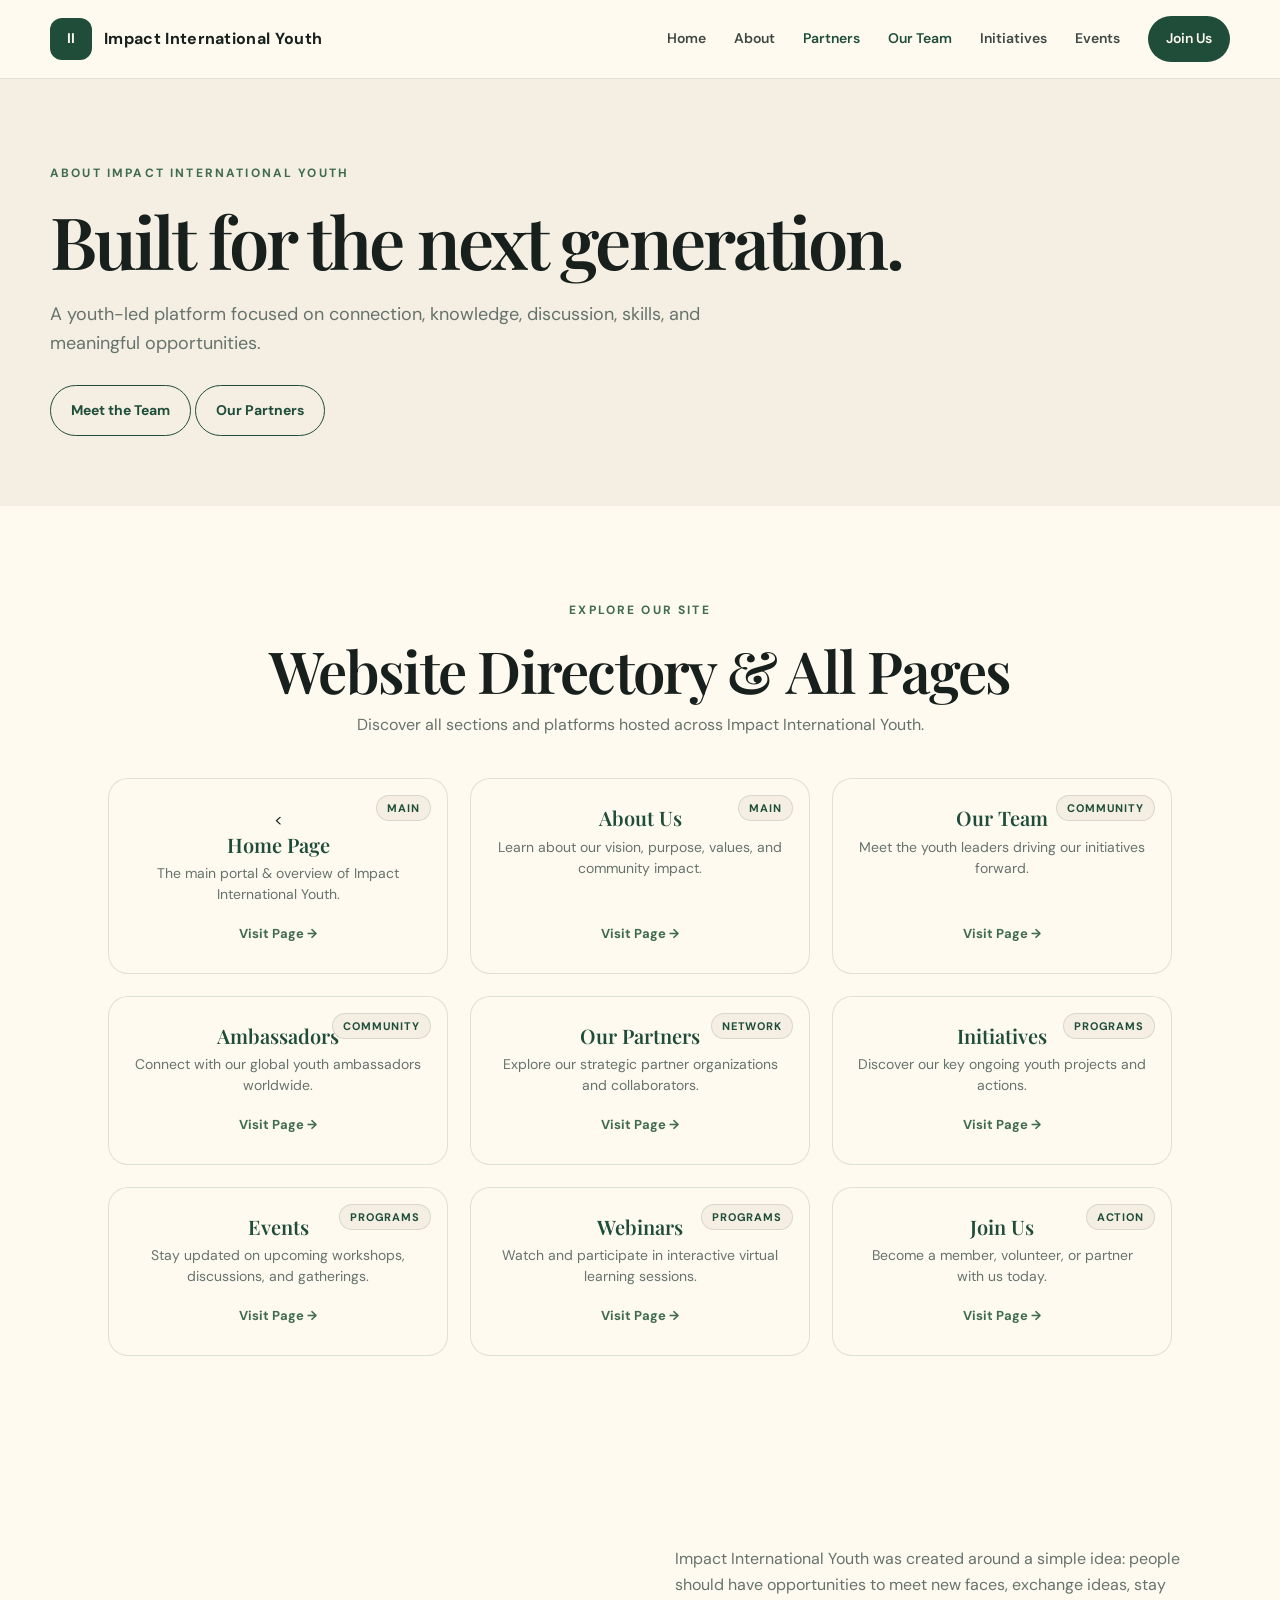
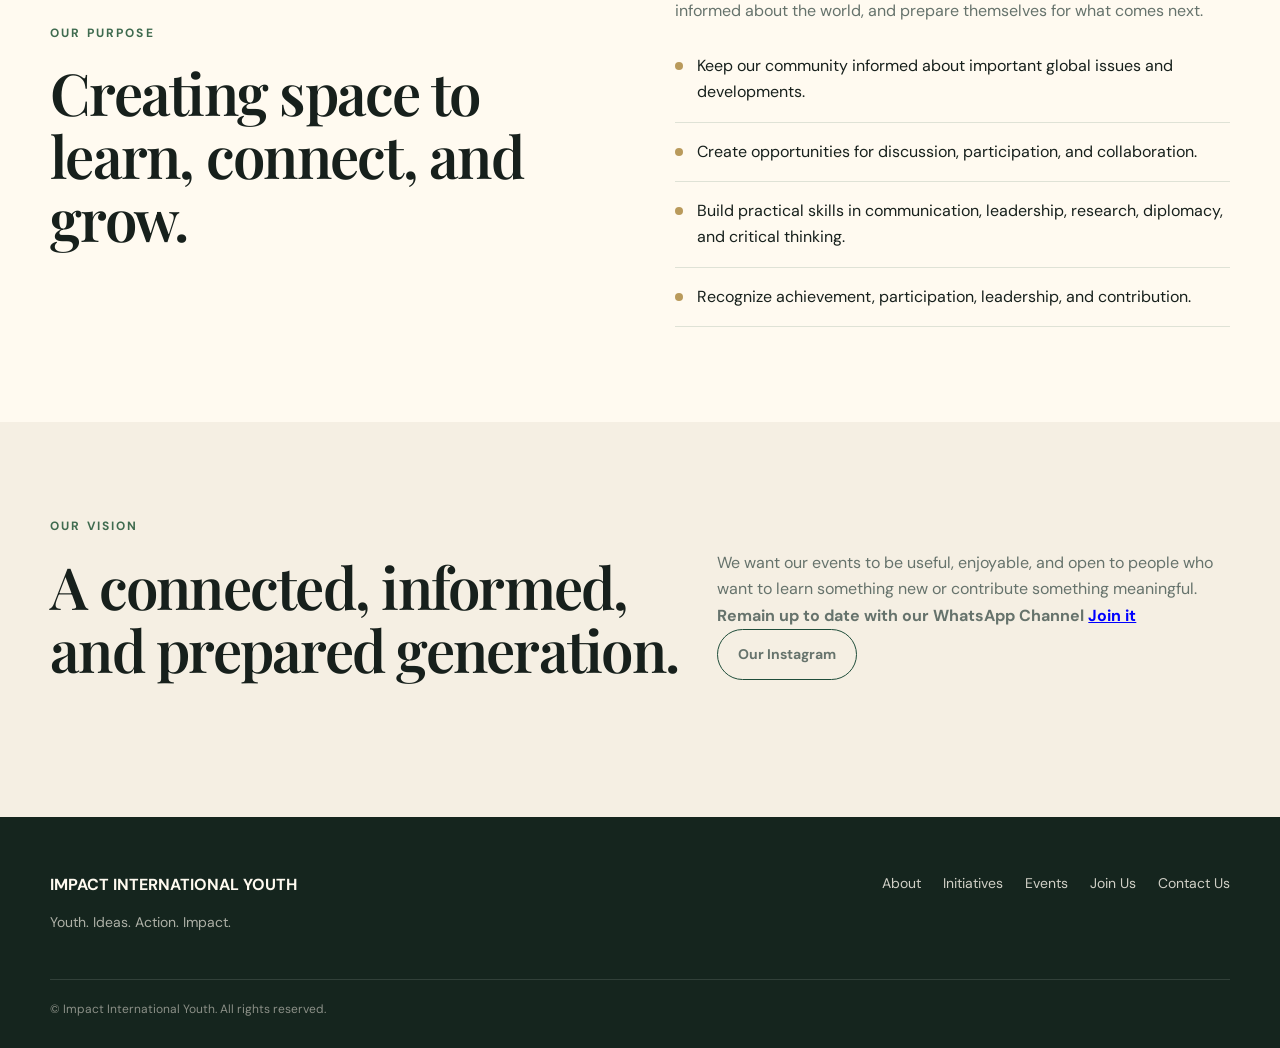
==== about.html @ ad56027e "Update about.html" ====
<!doctype html>
<html lang="en">
  <head>
  <link rel="icon" type="image/png" sizes="32x32" href="assets/logo.png">
  <link rel="icon" type="image/png" sizes="16x16" href="assets/logo.png">
  <link rel="apple-touch-icon" sizes="180x180" href="assets/logo.png">
    <meta charset="utf-8">
    <meta name="viewport" content="width=device-width,initial-scale=1">
    <title>About — Impact International Youth</title>
    <link rel="stylesheet" href="css/style.css">
  </head>
  <body>
<header class="site-header">
  <div class="container nav">
    <a class="brand" href="index.html">
      <span class="logo">
        <img src="assets/logo.png" alt="Logo" onerror="this.style.display='none'">II</span>
      <span>Impact International Youth</span>
    </a>
    <button class="menu">☰</button>
    <nav class="nav-links">
      <a href="index.html">Home</a>
      <a href="about.html">About</a>
      <a class="active" href="partners.html">Partners</a>
      <a class="active" href="team.html">Our Team</a>
      <a href="initiatives.html">Initiatives</a>
      <a href="events.html">Events</a>
      <a class="nav-cta" href="join.html">Join Us</a></nav>
  </div>
</header>
<section class="page-hero">
  <div class="container">
    <div class="eyebrow">About Impact International Youth</div>
    <h1>Built for the next generation.</h1>
    <p>A youth-led platform focused on connection, knowledge, discussion, skills, and meaningful opportunities.</p>
    <br>
    <a class="btn btn-secondary" href="team.html">Meet the Team</a>    
    <a class="btn btn-secondary" href="partners.html">Our Partners</a>
  </div>
</section>
    <!-- ================= PAGE DIRECTORY SECTION START ================= -->
<section id="directory" class="section directory-section">
  <div class="container text-center">
    <div class="eyebrow">Explore Our Site</div>
    <h2>Website Directory & All Pages</h2>
    <p class="directory-intro">Discover all sections and platforms hosted across Impact International Youth.</p>
    
    <!-- DIRECTORY GRID -->
    <div class="pages-grid">

      <!-- ITEM: Home -->
      <a href="index.html" class="page-card">
        <div class="card-tag">Main</div>
        <<!--div class="card-icon">🏠</div>-->
        <h3>Home Page</h3>
        <p>The main portal & overview of Impact International Youth.</p>
        <span class="card-link">Visit Page →</span>
      </a>

      <!-- ITEM: About -->
      <a href="about.html" class="page-card">
        <div class="card-tag">Main</div>
        
        <h3>About Us</h3>
        <p>Learn about our vision, purpose, values, and community impact.</p>
        <span class="card-link">Visit Page →</span>
      </a>

      <!-- ITEM: Our Team -->
      <a href="team.html" class="page-card">
        <div class="card-tag">Community</div>
        
        <h3>Our Team</h3>
        <p>Meet the youth leaders driving our initiatives forward.</p>
        <span class="card-link">Visit Page →</span>
      </a>

      <!-- ITEM: Ambassadors -->
      <a href="ambassadors.html" class="page-card">
        <div class="card-tag">Community</div>
        
        <h3>Ambassadors</h3>
        <p>Connect with our global youth ambassadors worldwide.</p>
        <span class="card-link">Visit Page →</span>
      </a>

      <!-- ITEM: Partners -->
      <a href="partnersn.html" class="page-card">
        <div class="card-tag">Network</div>
        
        <h3>Our Partners</h3>
        <p>Explore our strategic partner organizations and collaborators.</p>
        <span class="card-link">Visit Page →</span>
      </a>

      <!-- ITEM: Initiatives -->
      <a href="initiatives.html" class="page-card">
        <div class="card-tag">Programs</div>
        
        <h3>Initiatives</h3>
        <p>Discover our key ongoing youth projects and actions.</p>
        <span class="card-link">Visit Page →</span>
      </a>

      <!-- ITEM: Events -->
      <a href="events.html" class="page-card">
        <div class="card-tag">Programs</div>
        
        <h3>Events</h3>
        <p>Stay updated on upcoming workshops, discussions, and gatherings.</p>
        <span class="card-link">Visit Page →</span>
      </a>

      <!-- ITEM: Webinars -->
      <a href="webinars.html" class="page-card">
        <div class="card-tag">Programs</div>
        
        <h3>Webinars</h3>
        <p>Watch and participate in interactive virtual learning sessions.</p>
        <span class="card-link">Visit Page →</span>
      </a>

      <!-- ITEM: Join Us -->
      <a href="join.html" class="page-card">
        <div class="card-tag">Action</div>
        
        <h3>Join Us</h3>
        <p>Become a member, volunteer, or partner with us today.</p>
        <span class="card-link">Visit Page →</span>
      </a>

      
      <!-- TO ADD A NEW PAGE IN THE FUTURE: COPY & PASTE THIS TEMPLATE BELOW:
      <a href="your-page.html" class="page-card">
        <div class="card-tag">Tag Name</div>
        <div class="card-icon">📌</div>
        <h3>Page Title</h3>
        <p>Brief description of what this page offers.</p>
        <span class="card-link">Visit Page →</span>
      </a>
      -->

    </div>
  </div>
</section>
<!-- ================= PAGE DIRECTORY SECTION END ================= -->
<section class="section">
  <div class="container split">
    <div><div class="eyebrow">Our purpose</div>
      <h2>Creating space to learn, connect, and grow.</h2>
    </div>
    <div>
      <p class="section-intro">Impact International Youth was created around a simple idea: people should have opportunities to meet new faces, exchange ideas, stay informed about the world, and prepare themselves for what comes next.</p>
      <div class="list">
        <div class="list-item">
          <span class="dot"></span>
          <span>Keep our community informed about important global issues and developments.</span>
        </div>
        <div class="list-item">
          <span class="dot"></span>
          <span>Create opportunities for discussion, participation, and collaboration.</span>
        </div>
        <div class="list-item"><span class="dot"></span>
          <span>Build practical skills in communication, leadership, research, diplomacy, and critical thinking.</span>
        </div>
        <div class="list-item">
          <span class="dot"></span>
          <span>Recognize achievement, participation, leadership, and contribution.</span>
        </div>
      </div></div>
  </div>
</section>
<section class="section section-cream">
  <div class="container">
    <div class="section-head"><div>
      <div class="eyebrow">Our vision</div>
      <h2>A connected, informed, and prepared generation.</h2>
    </div>
      <p class="section-intro">We want our events to be useful, enjoyable, and open to people who want to learn something new or contribute something meaningful. 
      <br>
<b>Remain up to date with our WhatsApp Channel <a href="https://whatsapp.com/channel/0029VbDrN6X8qIzuxZwUVL2J" style="color: blue; text-decoration: underline;" target="_blank">Join it</a></b>
      <br>
              <a class="btn btn-ghost" href="https://www.instagram.com/iiy_official0" target="_blank">Our Instagram</a>

    </div>
  </div>
</section>
<footer class="footer">
  <div class="container">
    <div class="footer-grid">
      <div>
        <strong>IMPACT INTERNATIONAL YOUTH</strong>
        <p>Youth. Ideas. Action. Impact.</p>
      </div>
      <div class="footer-links">
        <a href="about.html">About</a>
        <a href="initiatives.html">Initiatives</a>
        <a href="events.html">Events</a>
        <a href="join.html">Join Us</a>
        <a href="mailto:impactinternationalyouth@gmail.com">Contact Us</a>
      </div>
    </div>
    <div class="footer-bottom">© <span data-year></span> Impact International Youth. All rights reserved.</div>
  </div>
</footer>
    <script src="js/script.js"></script>
  </body>
</html>
---- css/style.css ----
@import url('https://fonts.googleapis.com/css2?family=DM+Sans:wght@400;500;600;700&family=Playfair+Display:wght@500;600;700&display=swap');

:root{
  --green:#1f4d3a;
  --green-2:#3f6b4f;
  --cream:#f5efe3;
  --white:#fffaf0;
  --ink:#17201c;
  --muted:#66736c;
  --line:rgba(31,77,58,.14);
  --gold:#b99a5b;
  --max:1180px;
}
*{box-sizing:border-box;margin:0;padding:0}
html{scroll-behavior:smooth}
body{
  background:var(--white); color:var(--ink); font-family:"DM Sans",sans-serif;
  line-height:1.65;
}
a{color:inherit;text-decoration:none}
img{max-width:100%;display:block}
.container{width:min(var(--max),calc(100% - 40px));margin:auto}
.site-header{
  position:sticky;top:0;z-index:50;background:rgba(255,250,240,.92);
  backdrop-filter:blur(16px);border-bottom:1px solid var(--line)
}
.nav{height:78px;display:flex;align-items:center;justify-content:space-between;gap:30px}
.brand{display:flex;align-items:center;gap:12px;font-weight:700;letter-spacing:.02em}
.logo{
  width:42px;height:42px;border-radius:12px;background:var(--green);
  display:grid;place-items:center;color:var(--white);font-weight:700;font-size:14px;
  overflow:hidden
}
.logo img{width:100%;height:100%;object-fit:contain}
.nav-links{display:flex;align-items:center;gap:28px;font-size:14px;font-weight:600}
.nav-links a{color:#3f4944;transition:.2s}
.nav-links a:hover,.nav-links a.active{color:var(--green)}
.nav-cta{background:var(--green)!important;color:var(--white)!important;padding:11px 18px;border-radius:999px}
.menu{display:none;border:0;background:none;font-size:25px;color:var(--green)}
.hero{padding:105px 0 95px;background:var(--cream);overflow:hidden}
.hero-grid{display:grid;grid-template-columns:1.25fr .75fr;gap:70px;align-items:center}
.eyebrow{font-size:12px;font-weight:700;letter-spacing:.18em;text-transform:uppercase;color:var(--green-2);margin-bottom:18px}
h1,h2,h3{line-height:1.08}
h1{font-family:"Playfair Display",serif;font-size:clamp(48px,7vw,86px);font-weight:600;letter-spacing:-.04em}
.hero h1 span{color:var(--green)}
.lead{font-size:19px;max-width:680px;color:#526059;margin:26px 0 32px}
.actions{display:flex;gap:12px;flex-wrap:wrap}
.btn{display:inline-flex;align-items:center;justify-content:center;padding:13px 20px;border-radius:999px;font-weight:700;font-size:14px;border:1px solid var(--green)}
.btn-primary{background:var(--green);color:var(--white)}
.btn-secondary{color:var(--green);background:transparent}
.hero-mark{
  min-height:360px;border:1px solid rgba(31,77,58,.15);border-radius:36px;
  background:var(--white);display:flex;align-items:center;justify-content:center;
  position:relative;box-shadow:0 25px 70px rgba(31,77,58,.08)
}
.hero-mark:before,.hero-mark:after{
  content:"";position:absolute;border:1px solid rgba(31,77,58,.12);border-radius:50%
}
.hero-mark:before{width:260px;height:260px}
.hero-mark:after{width:170px;height:170px}
.mark-text{position:relative;z-index:1;text-align:center;color:var(--green);font-family:"Playfair Display",serif;font-size:46px}
.section{padding:95px 0}
.section-cream{background:var(--cream)}
.section-head{display:flex;justify-content:space-between;gap:30px;align-items:end;margin-bottom:42px}
.section h2{font-family:"Playfair Display",serif;font-size:clamp(38px,5vw,58px);font-weight:600;letter-spacing:-.03em}
.section-intro{max-width:560px;color:var(--muted)}
.cards{display:grid;grid-template-columns:repeat(3,1fr);gap:18px}
.card{
  padding:30px;border:1px solid var(--line);border-radius:24px;background:var(--white);
  transition:.25s
}
.card:hover{transform:translateY(-4px);box-shadow:0 18px 45px rgba(31,77,58,.08)}
.card-number{color:var(--gold);font-weight:700;font-size:13px;margin-bottom:38px}
.card h3{font-size:23px;margin-bottom:10px}
.card p{color:var(--muted);font-size:15px}
.split{display:grid;grid-template-columns:1fr 1fr;gap:70px;align-items:center}
.panel{padding:45px;border-radius:30px;background:var(--green);color:var(--white)}
.panel h2{font-family:"Playfair Display",serif;font-size:46px;margin-bottom:18px}
.panel p{color:rgba(255,250,240,.78)}
.link-arrow{display:inline-flex;margin-top:25px;color:var(--white);font-weight:700}
.list{display:grid;gap:16px;margin-top:28px}
.list-item{display:flex;gap:14px;padding-bottom:16px;border-bottom:1px solid var(--line)}
.dot{width:8px;height:8px;background:var(--gold);border-radius:50%;margin-top:9px;flex:none}
.page-hero{padding:85px 0 70px;background:var(--cream)}
.page-hero h1{font-size:clamp(48px,6vw,72px)}
.page-hero p{max-width:700px;margin-top:20px;color:var(--muted);font-size:18px}
.event-card{display:grid;grid-template-columns:120px 1fr auto;gap:25px;align-items:center;padding:28px 0;border-top:1px solid var(--line)}
.event-date{font-weight:700;color:var(--green);text-align:center}
.event-date strong{display:block;font-family:"Playfair Display",serif;font-size:38px}
.event-card h3{font-size:23px}
.event-card p{color:var(--muted);font-size:14px;margin-top:6px}
.status{font-size:11px;text-transform:uppercase;letter-spacing:.1em;font-weight:700;color:var(--gold)}
.join-box{max-width:800px;margin:auto;text-align:center;padding:70px 30px;border-radius:34px;background:var(--green);color:var(--white)}
.join-box h2{font-family:"Playfair Display",serif;font-size:54px}
.join-box p{max-width:620px;margin:20px auto 30px;color:rgba(255,250,240,.78)}
.join-box .btn{border-color:var(--white);background:var(--white);color:var(--green)}
.footer{padding:55px 0 28px;background:#15251e;color:var(--white)}
.footer-grid{display:flex;justify-content:space-between;gap:30px;padding-bottom:45px}
.footer p{color:rgba(255,250,240,.65);max-width:420px;margin-top:12px;font-size:14px}
.footer-links{display:flex;gap:22px;flex-wrap:wrap;font-size:14px;color:rgba(255,250,240,.8)}
.footer-bottom{border-top:1px solid rgba(255,255,255,.12);padding-top:20px;font-size:12px;color:rgba(255,250,240,.5)}
.notice{padding:14px 18px;border-left:3px solid var(--gold);background:var(--cream);color:var(--muted);font-size:14px;margin-top:25px}
@media(max-width:800px){
  .nav-links{display:none;position:absolute;top:78px;left:0;right:0;background:var(--white);padding:20px;flex-direction:column;align-items:stretch;border-bottom:1px solid var(--line)}
  .nav-links.open{display:flex}.menu{display:block}.hero-grid,.split{grid-template-columns:1fr}.hero{padding:75px 0}.hero-mark{min-height:260px}.cards{grid-template-columns:1fr}.section-head{display:block}.section-intro{margin-top:16px}.event-card{grid-template-columns:75px 1fr}.event-card .btn{grid-column:2}.footer-grid{display:block}.footer-links{margin-top:25px}
}


/* ==========================================================================
   Directory / Page Explorer Section
   ========================================================================== */
.text-center {
  text-align: center;
}

.directory-intro {
  color: var(--muted);
  max-width: 580px;
  margin: 10px auto 40px;
  font-size: 16px;
}

/* Flex layout with centered content so last row items automatically center */
.pages-grid {
  display: flex;
  flex-wrap: wrap;
  justify-content: center;
  gap: 22px;
  max-width: 1100px;
  margin: 0 auto;
}

.page-card {
  flex: 0 1 calc(33.333% - 22px);
  min-width: 270px;
  max-width: 340px;
  background: var(--white);
  border: 1px solid var(--line);
  border-radius: 20px;
  padding: 28px 24px;
  text-align: center;
  display: flex;
  flex-direction: column;
  align-items: center;
  position: relative;
  transition: transform 0.25s ease, box-shadow 0.25s ease, border-color 0.25s ease;
  text-decoration: none;
  color: var(--ink);
}

.page-card:hover {
  transform: translateY(-5px);
  box-shadow: 0 16px 36px rgba(31, 77, 58, 0.1);
  border-color: var(--green);
}

.card-tag {
  position: absolute;
  top: 16px;
  right: 16px;
  font-size: 11px;
  font-weight: 700;
  text-transform: uppercase;
  letter-spacing: 0.08em;
  background: var(--cream);
  color: var(--green);
  padding: 3px 10px;
  border-radius: 999px;
  border: 1px solid var(--line);
}

.card-icon {
  font-size: 32px;
  margin-bottom: 14px;
  margin-top: 6px;
}

.page-card h3 {
  font-family: "Playfair Display", serif;
  font-size: 20px;
  font-weight: 600;
  margin-bottom: 8px;
  color: var(--green);
}

.page-card p {
  color: var(--muted);
  font-size: 14px;
  line-height: 1.5;
  margin-bottom: 18px;
  flex-grow: 1;
}

.card-link {
  font-size: 13px;
  font-weight: 700;
  color: var(--green-2);
  transition: color 0.2s ease;
}

.page-card:hover .card-link {
  color: var(--green);
  text-decoration: underline;
}

/* Subtle distinction for meta/technical pages */
.page-card-meta {
  background: rgba(245, 239, 227, 0.4);
  border-style: dashed;
}

@media (max-width: 800px) {
  .page-card {
    flex: 0 1 100%;
    max-width: 100%;
  }
}
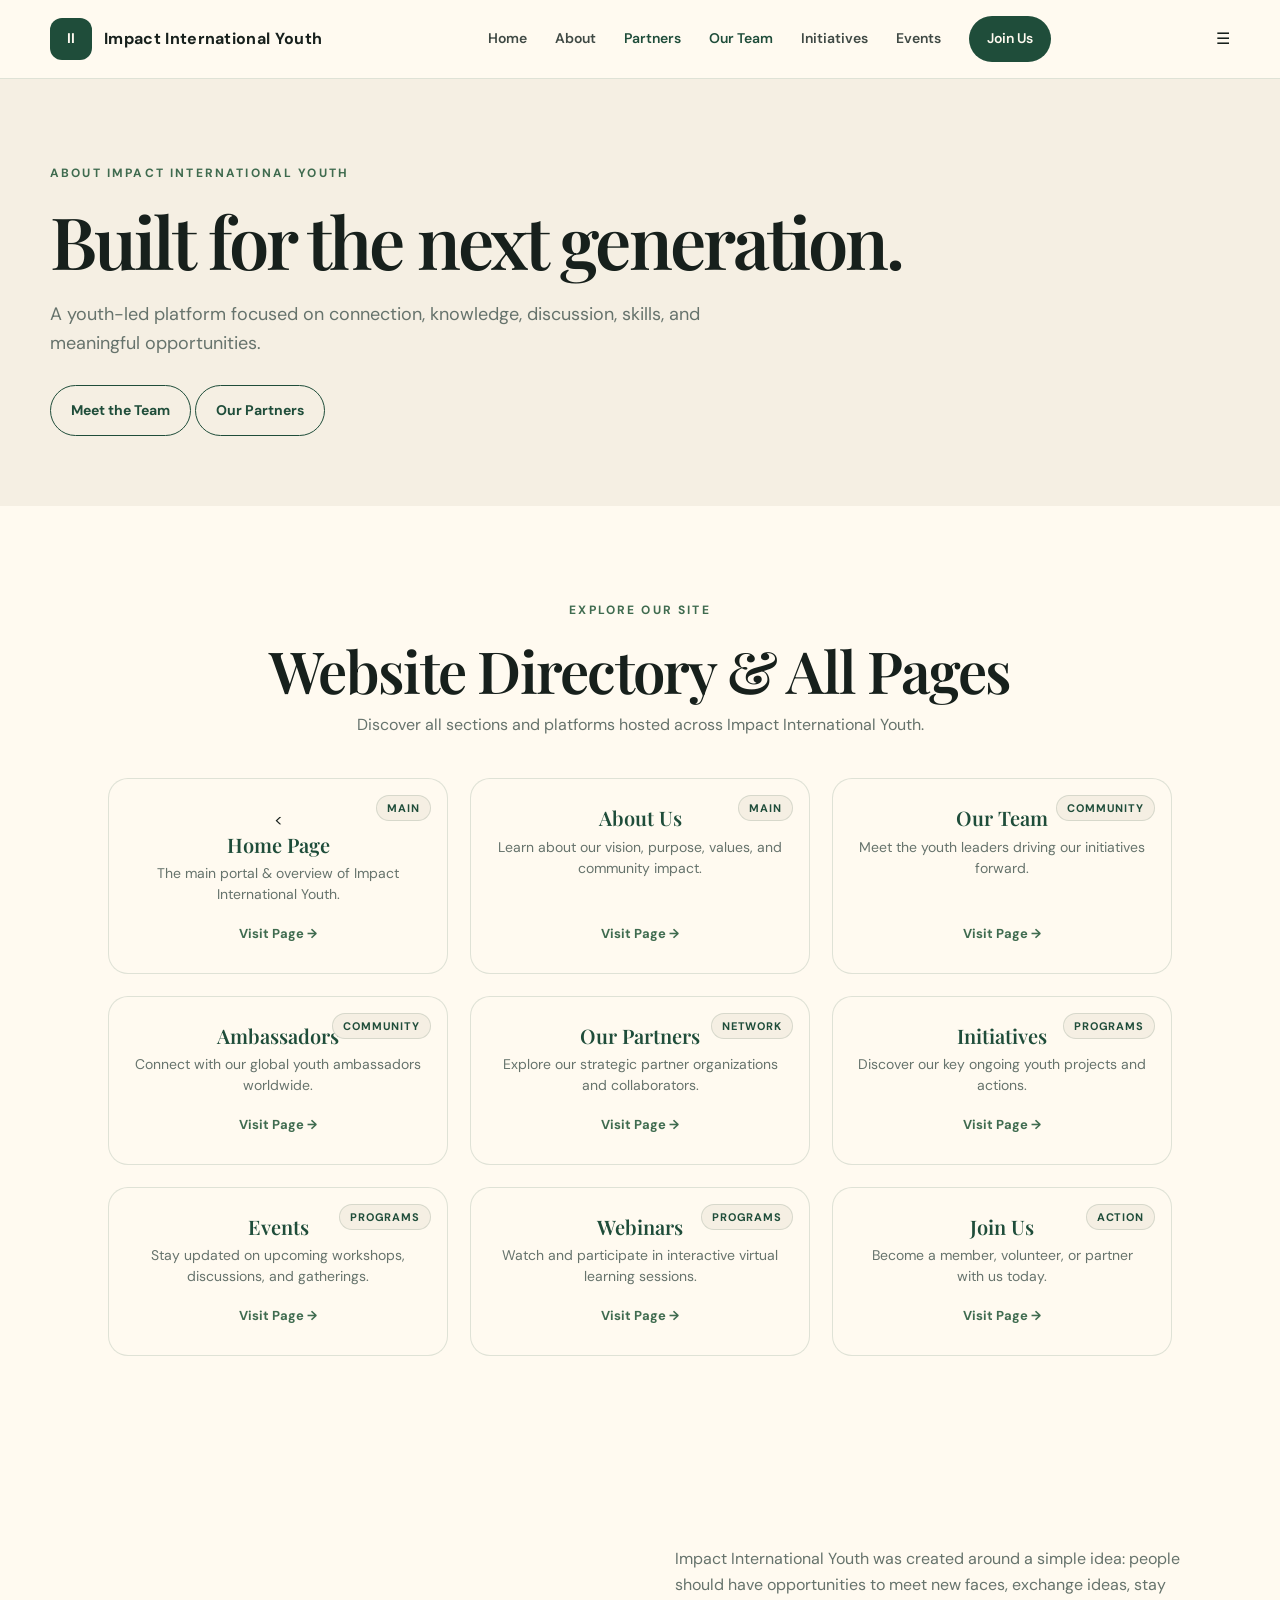
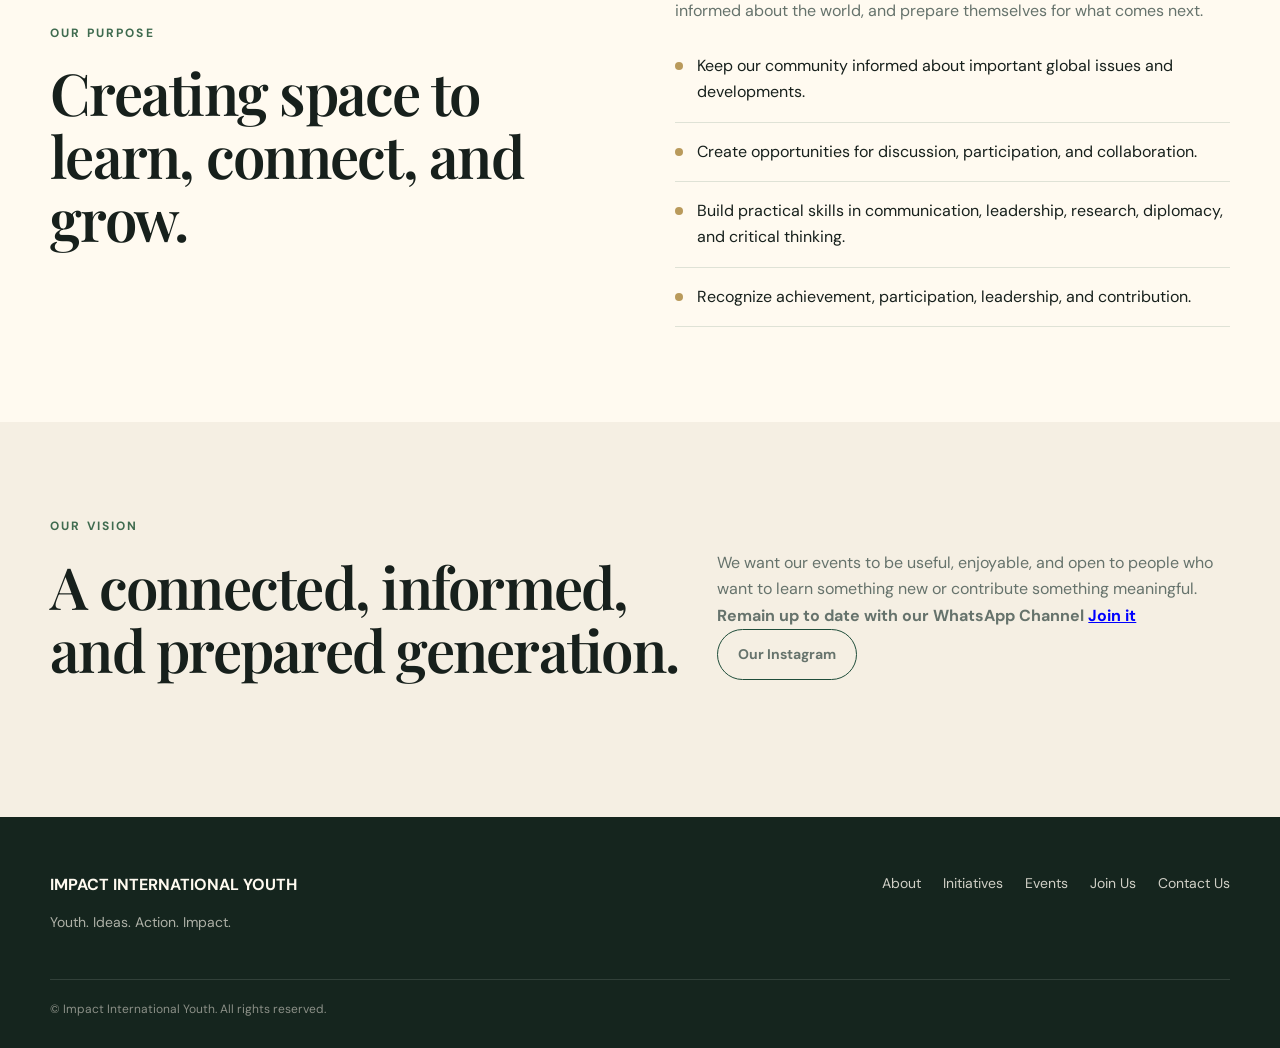
==== commit da1df114: "Update about.html nav" ====
--- a/about.html
+++ b/about.html
@@ -26,6 +26,7 @@
       <a href="initiatives.html">Initiatives</a>
       <a href="events.html">Events</a>
       <a class="nav-cta" href="join.html">Join Us</a></nav>
+      <a href="about.html#directory">☰</a>
   </div>
 </header>
 <section class="page-hero">
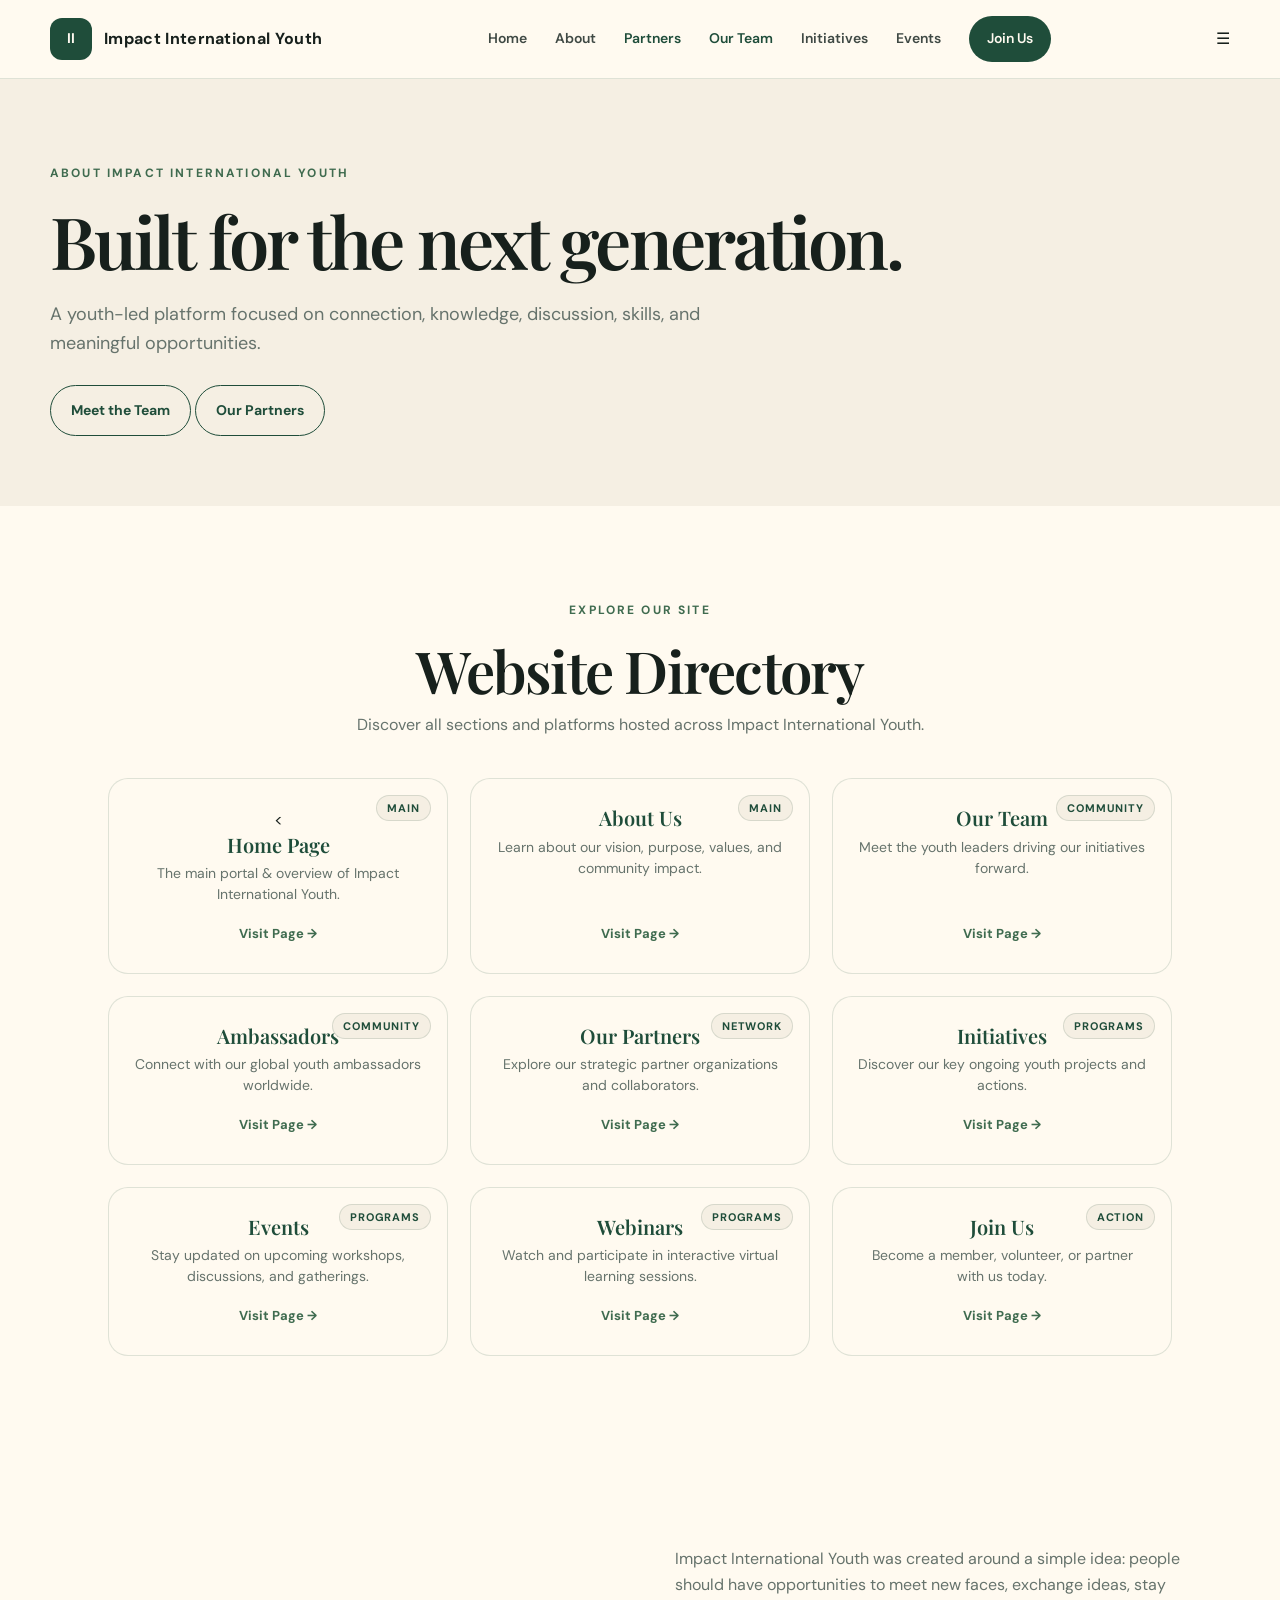
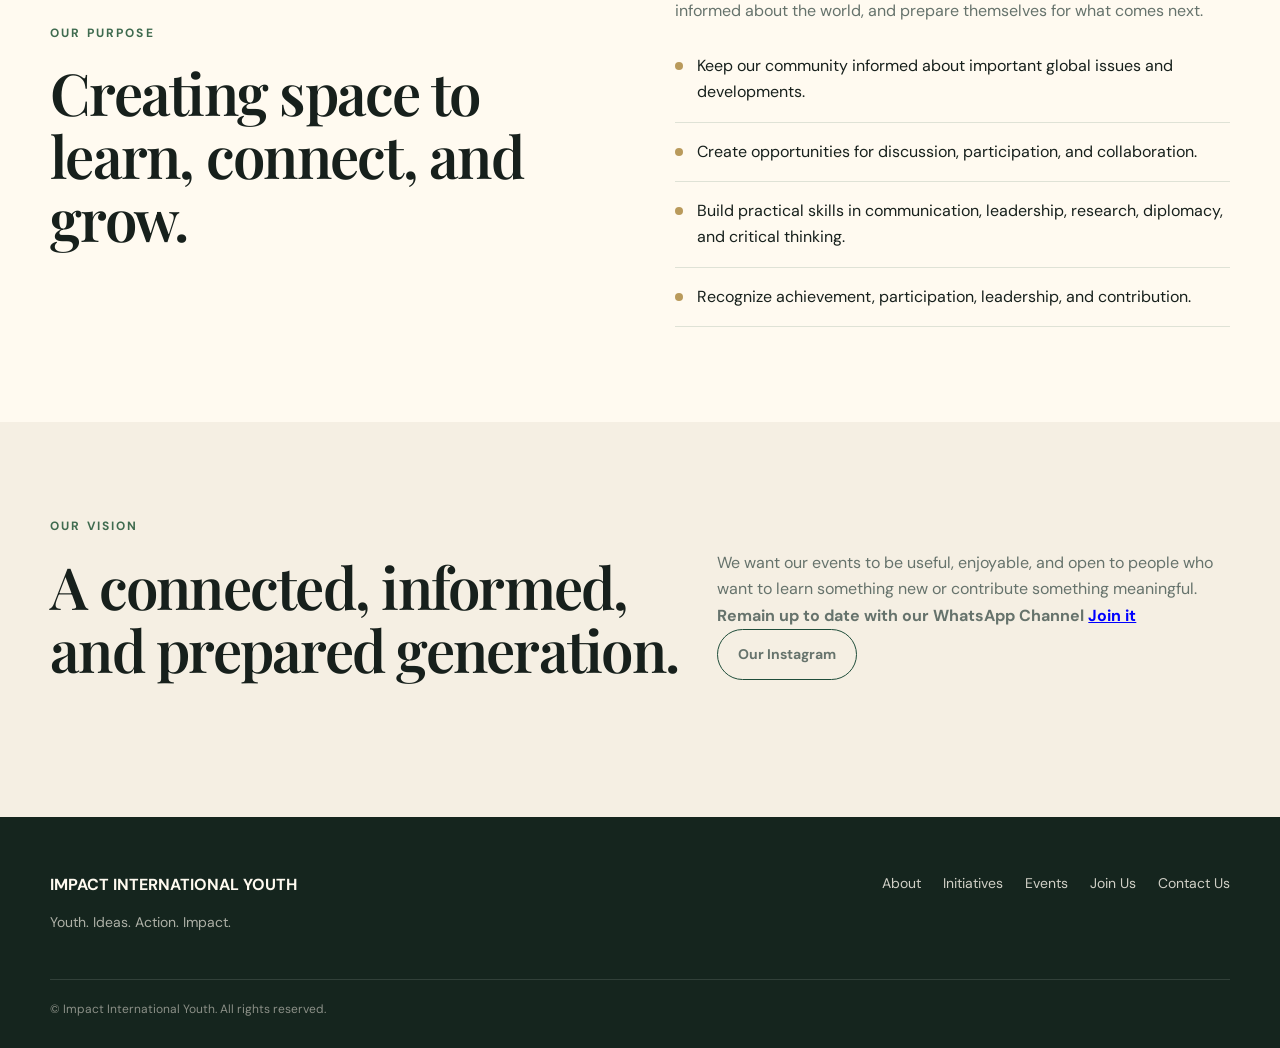
==== commit 868f0a2f: "Update about.html edit" ====
--- a/about.html
+++ b/about.html
@@ -43,7 +43,7 @@
 <section id="directory" class="section directory-section">
   <div class="container text-center">
     <div class="eyebrow">Explore Our Site</div>
-    <h2>Website Directory & All Pages</h2>
+    <h2>Website Directory</h2>
     <p class="directory-intro">Discover all sections and platforms hosted across Impact International Youth.</p>
     
     <!-- DIRECTORY GRID -->
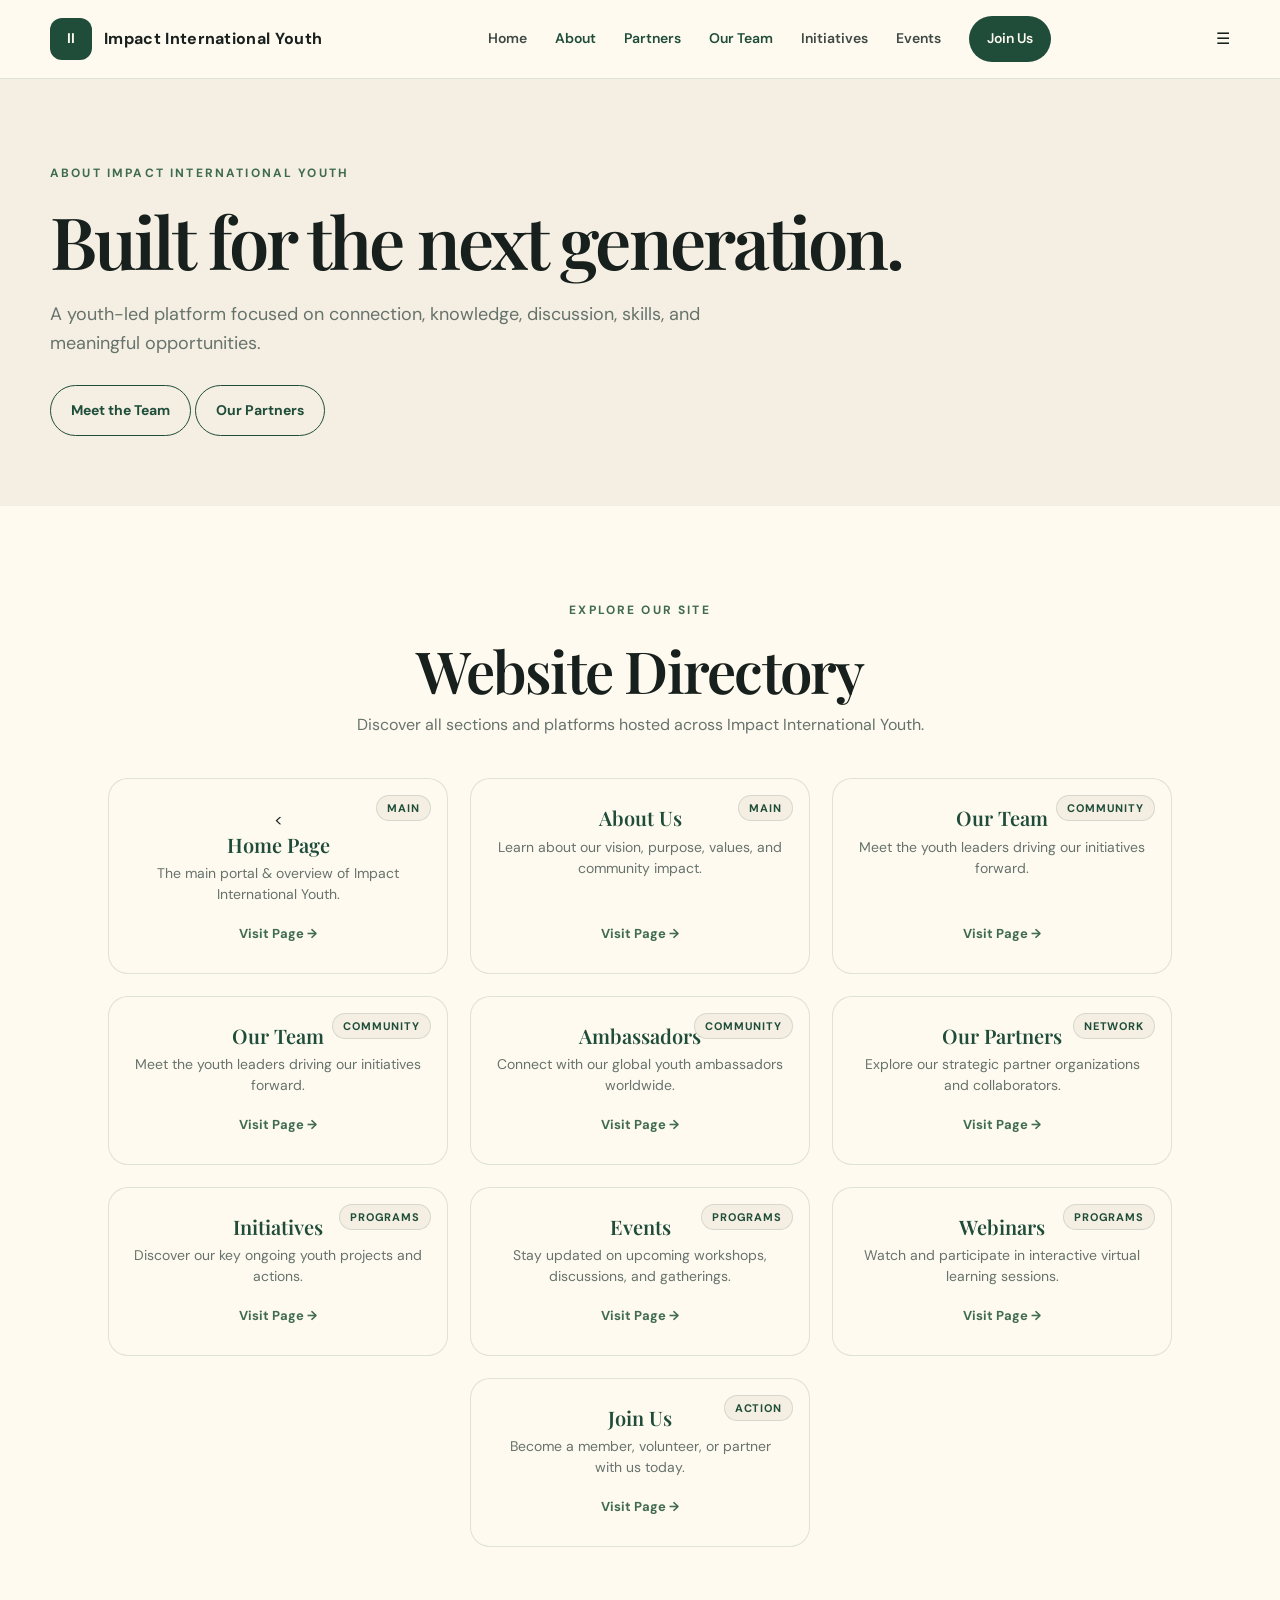
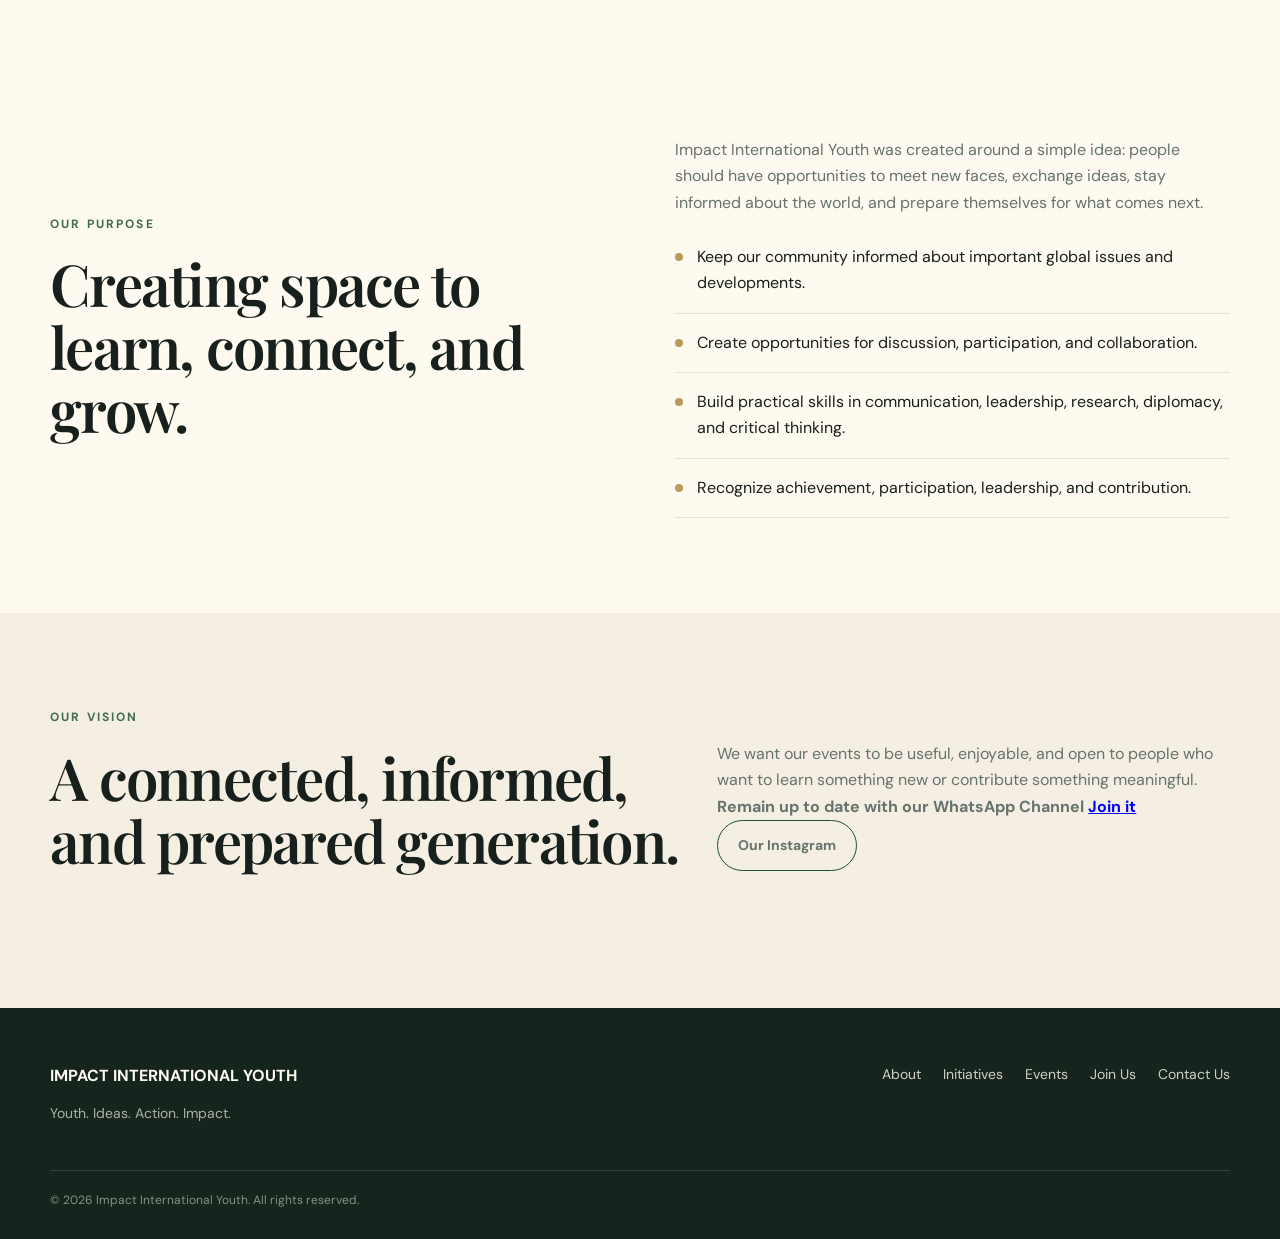
==== commit a96ba95e: "Update about.html" ====
--- a/about.html
+++ b/about.html
@@ -76,6 +76,15 @@
         <span class="card-link">Visit Page →</span>
       </a>
 
+        <a href="work-with-us.html" class="page-card">
+        <div class="card-tag">Community</div>
+        
+        <h3>Our Team</h3>
+        <p>Meet the youth leaders driving our initiatives forward.</p>
+        <span class="card-link">Visit Page →</span>
+      </a>
+
+
       <!-- ITEM: Ambassadors -->
       <a href="ambassadors.html" class="page-card">
         <div class="card-tag">Community</div>
@@ -86,7 +95,7 @@
       </a>
 
       <!-- ITEM: Partners -->
-      <a href="partnersn.html" class="page-card">
+      <a href="partners.html" class="page-card">
         <div class="card-tag">Network</div>
         
         <h3>Our Partners</h3>
--- a/css/style.css
+++ b/css/style.css
@@ -176,6 +176,87 @@
   margin-top: 6px;
 }
 
+
+/* Work With Us Page */
+
+.work-roles {
+  display: grid;
+  grid-template-columns: repeat(2, 1fr);
+  gap: 20px;
+}
+
+.work-role {
+  min-height: 255px;
+  display: flex;
+  flex-direction: column;
+  align-items: flex-start;
+}
+
+.work-role .card-number {
+  font-size: 11px;
+  letter-spacing: .08em;
+  margin-bottom: 30px;
+}
+
+.work-role h3 {
+  font-family: "Playfair Display", serif;
+  font-size: 27px;
+  margin-bottom: 13px;
+  color: var(--green);
+}
+
+.work-role p {
+  flex-grow: 1;
+}
+
+.role-type {
+  display: inline-block;
+  margin-top: 22px;
+  padding: 6px 12px;
+  border-radius: 999px;
+  background: var(--cream);
+  color: var(--green);
+  font-size: 11px;
+  font-weight: 700;
+  letter-spacing: .04em;
+}
+
+.work-commitment {
+  max-width: 800px;
+  margin: auto;
+  padding: 45px;
+  border: 1px solid var(--line);
+  border-radius: 28px;
+  background: var(--white);
+}
+
+.work-commitment h2 {
+  font-family: "Playfair Display", serif;
+  font-size: clamp(36px, 5vw, 52px);
+  color: var(--green);
+  margin-bottom: 20px;
+}
+
+.work-commitment p {
+  color: var(--muted);
+  font-size: 16px;
+}
+
+@media(max-width:800px) {
+  .work-roles {
+    grid-template-columns: 1fr;
+  }
+
+  .work-role {
+    min-height: auto;
+  }
+
+  .work-commitment {
+    padding: 30px 24px;
+  }
+}
+
+
 .page-card h3 {
   font-family: "Playfair Display", serif;
   font-size: 20px;
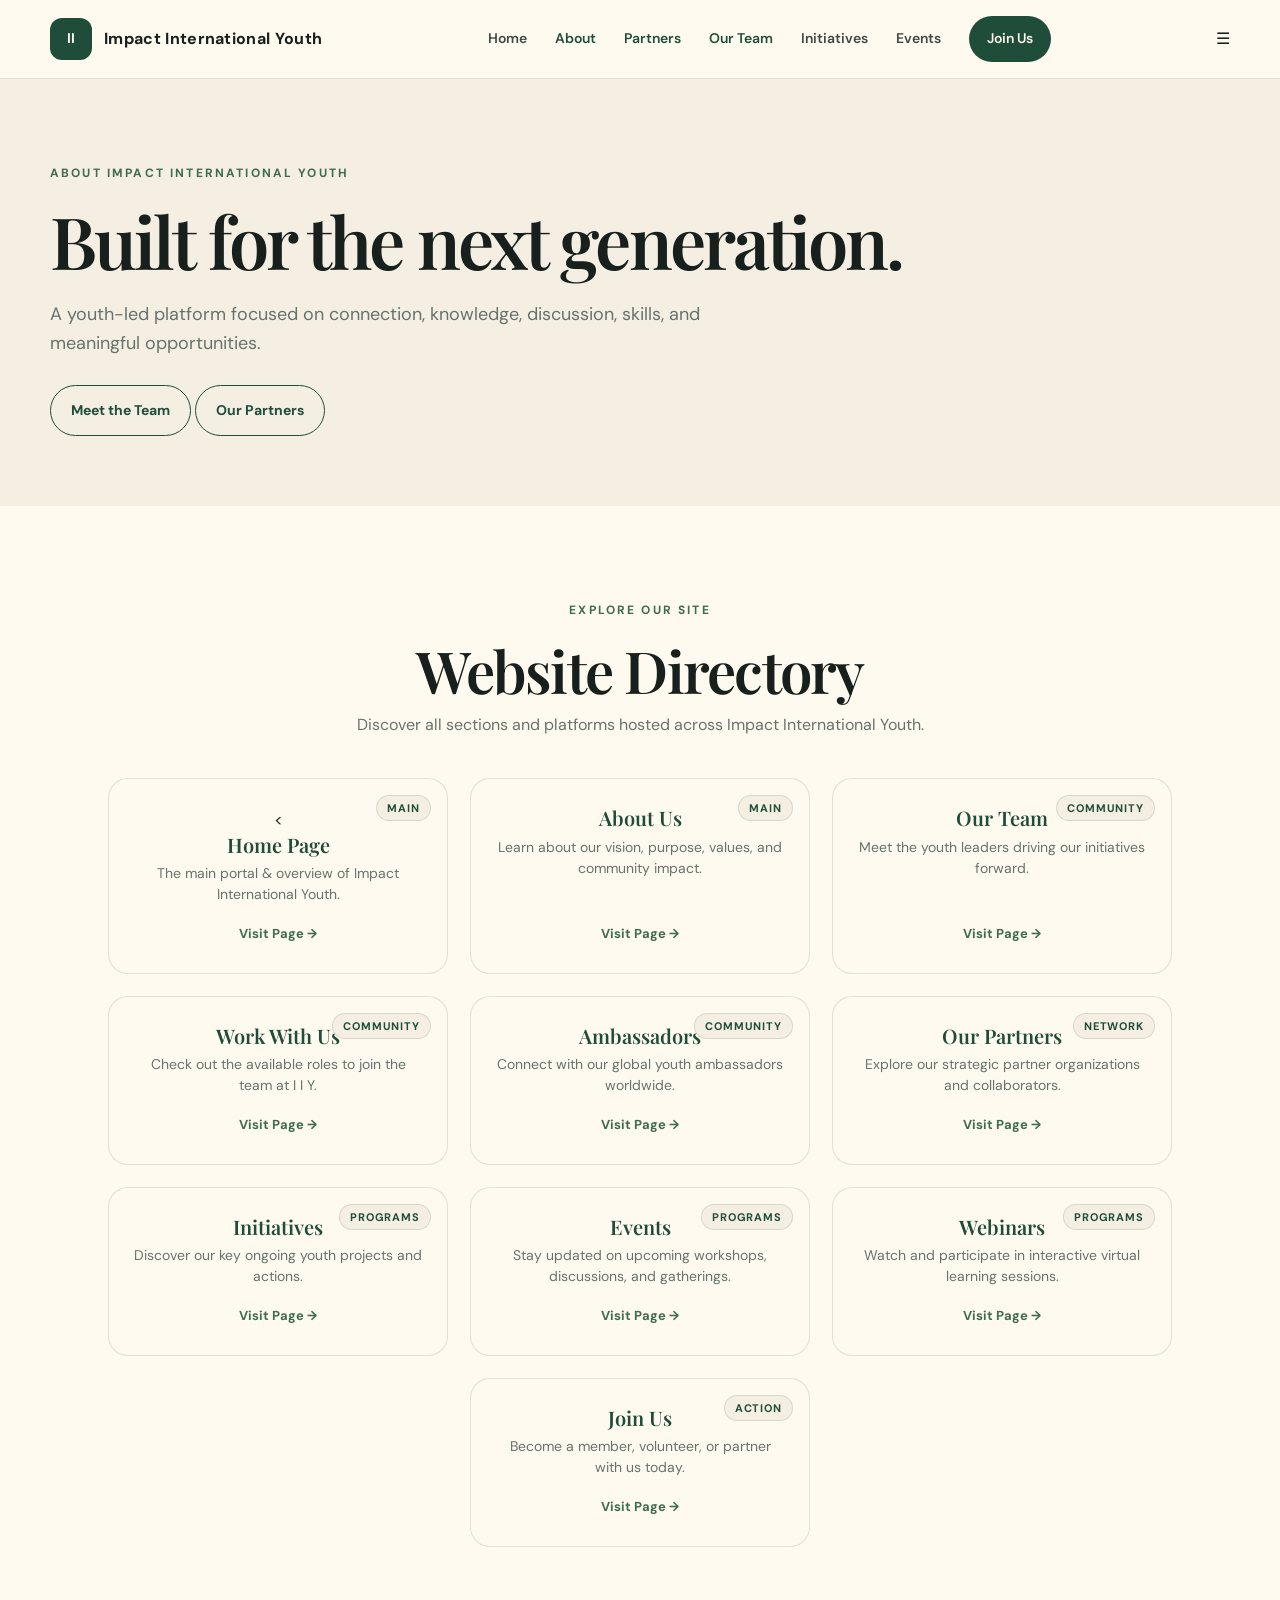
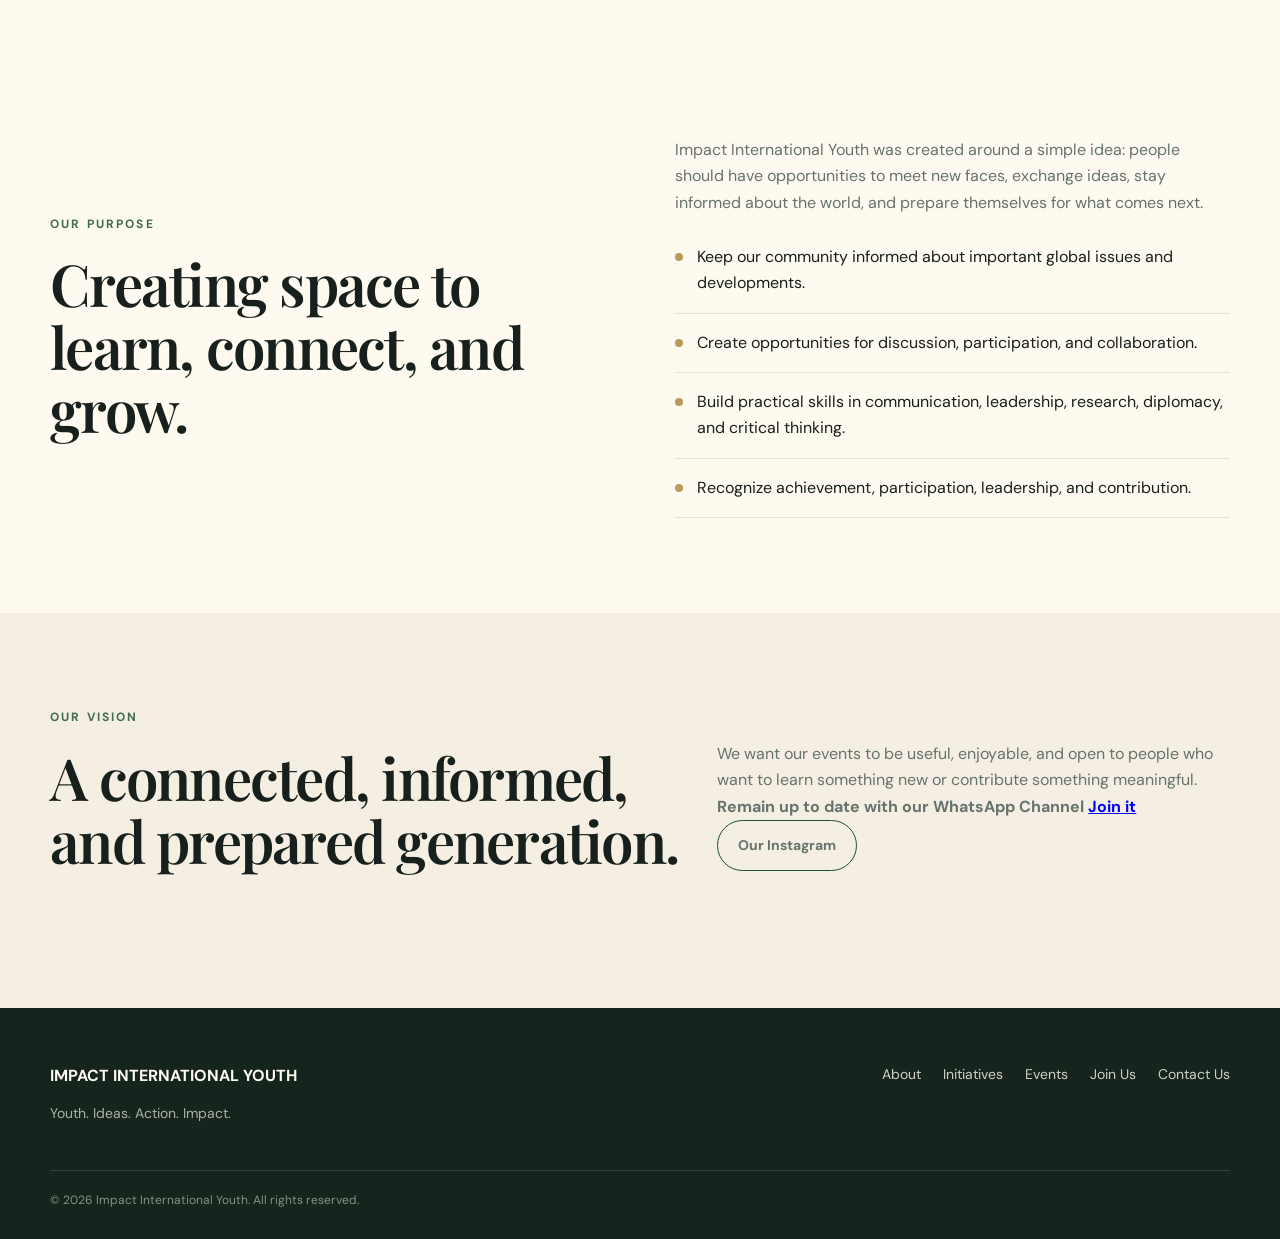
==== commit cae3963b: "Update about.html" ====
--- a/about.html
+++ b/about.html
@@ -76,15 +76,17 @@
         <span class="card-link">Visit Page →</span>
       </a>
 
+      
         <a href="work-with-us.html" class="page-card">
         <div class="card-tag">Community</div>
         
-        <h3>Our Team</h3>
-        <p>Meet the youth leaders driving our initiatives forward.</p>
-        <span class="card-link">Visit Page →</span>
-      </a>
-
-
+        <h3>Work With Us</h3>
+        <p>Check out the available roles to join the team at I I Y.</p>
+        <span class="card-link">Visit Page →</span>
+      </a>
+
+
+      
       <!-- ITEM: Ambassadors -->
       <a href="ambassadors.html" class="page-card">
         <div class="card-tag">Community</div>
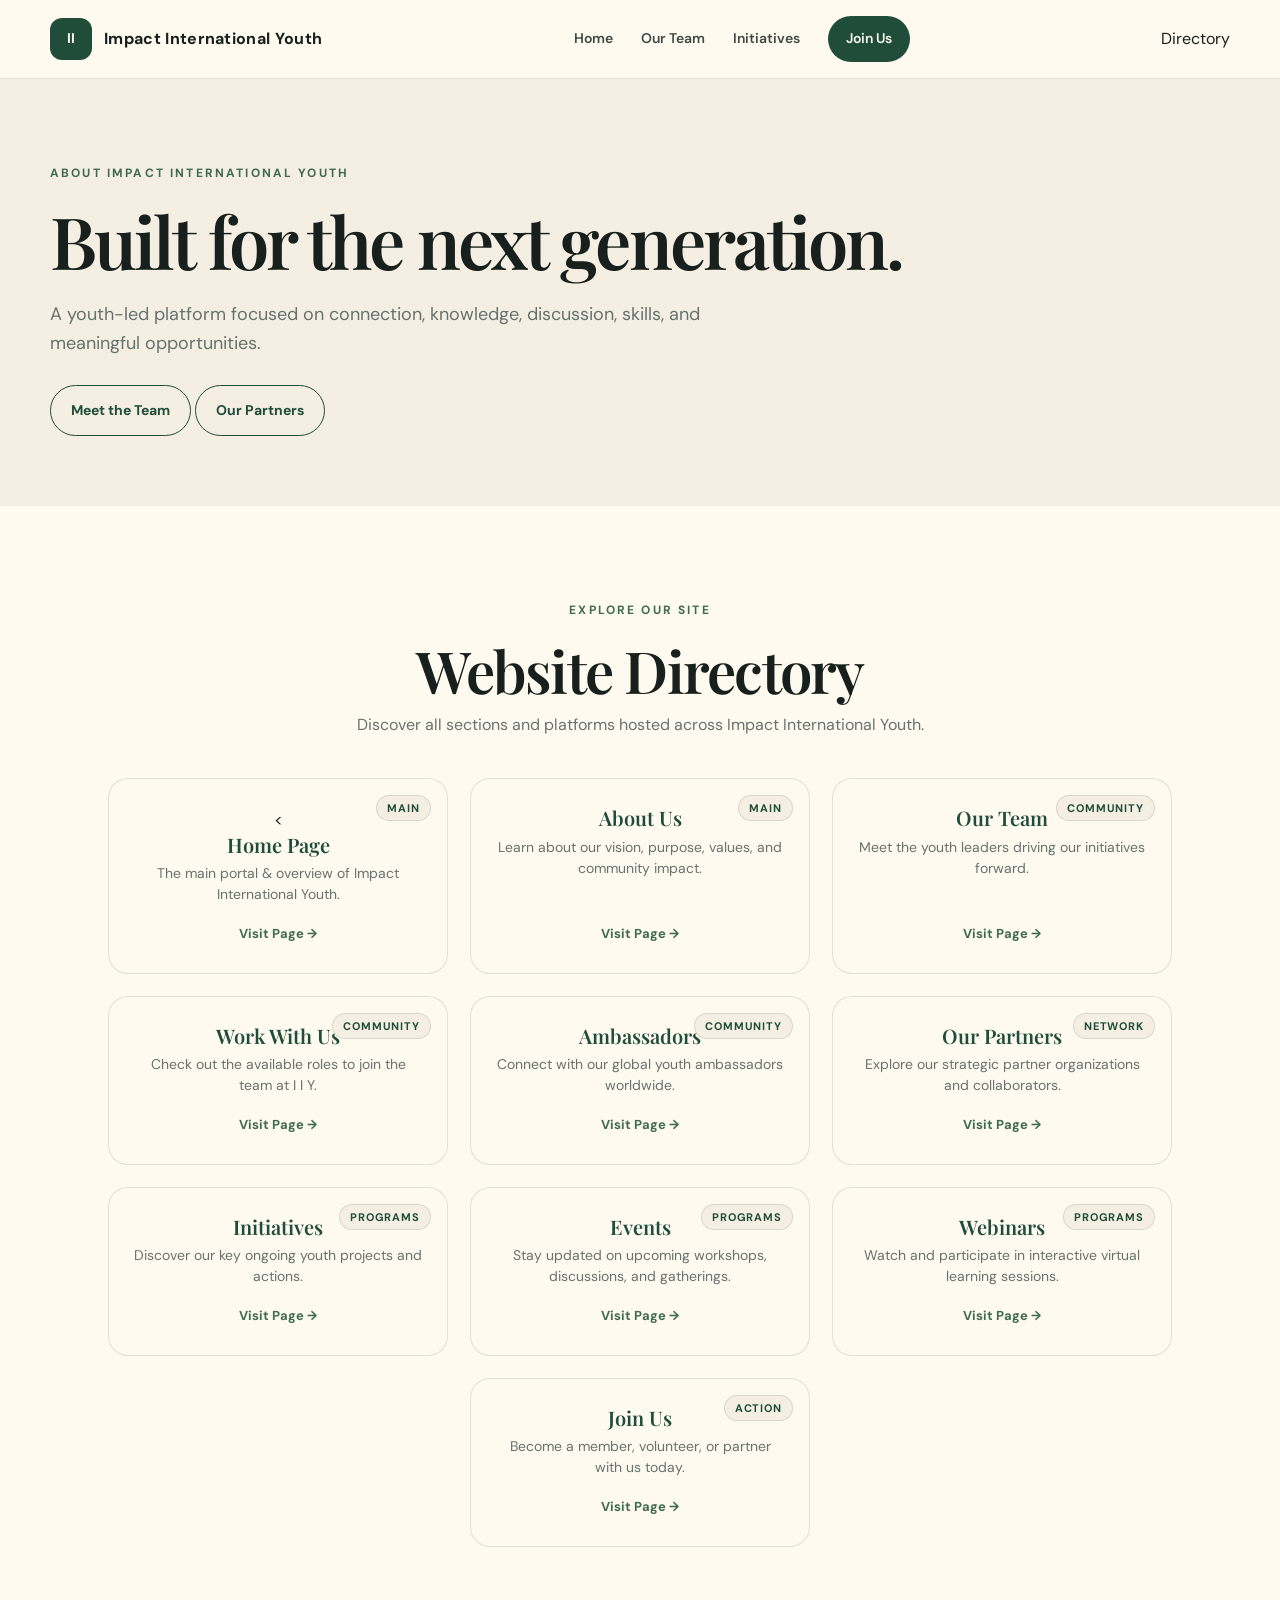
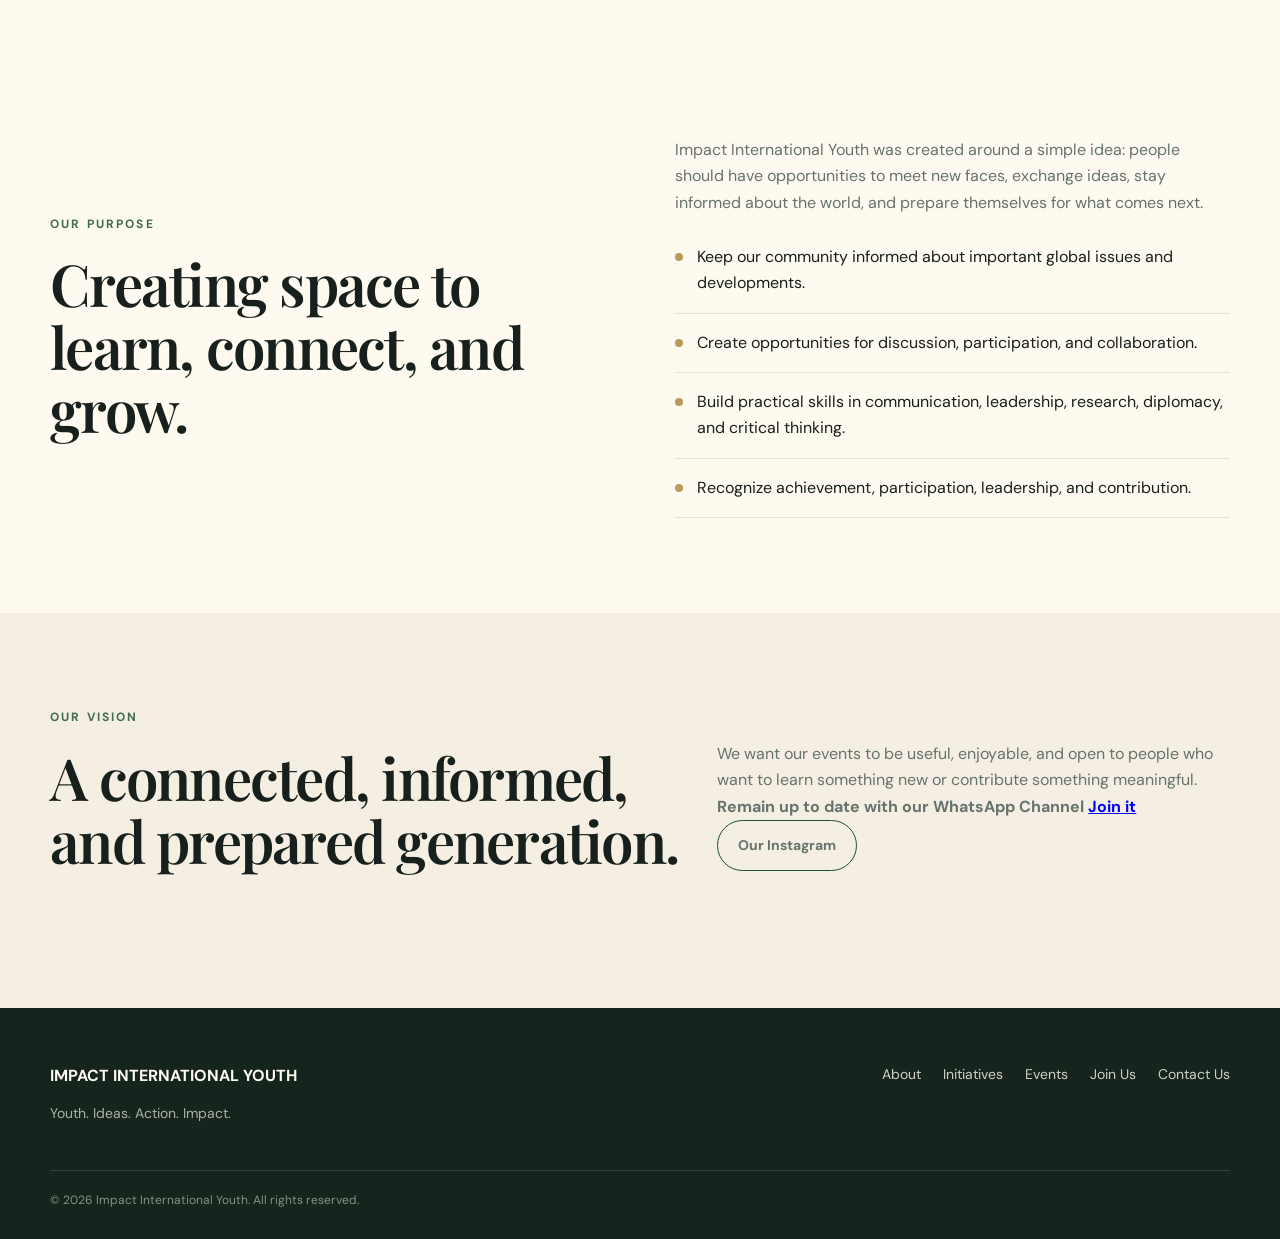
==== commit dc022f0c: "Update about.html" ====
--- a/about.html
+++ b/about.html
@@ -20,13 +20,10 @@
     <button class="menu">☰</button>
     <nav class="nav-links">
       <a href="index.html">Home</a>
-      <a href="about.html">About</a>
-      <a class="active" href="partners.html">Partners</a>
-      <a class="active" href="team.html">Our Team</a>
+      <a href="team.html">Our Team</a>
       <a href="initiatives.html">Initiatives</a>
-      <a href="events.html">Events</a>
       <a class="nav-cta" href="join.html">Join Us</a></nav>
-      <a href="about.html#directory">☰</a>
+      <a href="about.html#directory">Directory</a>
   </div>
 </header>
 <section class="page-hero">
--- a/css/style.css
+++ b/css/style.css
@@ -1,111 +1,616 @@
-
 @import url('https://fonts.googleapis.com/css2?family=DM+Sans:wght@400;500;600;700&family=Playfair+Display:wght@500;600;700&display=swap');
 
-:root{
-  --green:#1f4d3a;
-  --green-2:#3f6b4f;
-  --cream:#f5efe3;
-  --white:#fffaf0;
-  --ink:#17201c;
-  --muted:#66736c;
-  --line:rgba(31,77,58,.14);
-  --gold:#b99a5b;
-  --max:1180px;
-}
-*{box-sizing:border-box;margin:0;padding:0}
-html{scroll-behavior:smooth}
-body{
-  background:var(--white); color:var(--ink); font-family:"DM Sans",sans-serif;
-  line-height:1.65;
-}
-a{color:inherit;text-decoration:none}
-img{max-width:100%;display:block}
-.container{width:min(var(--max),calc(100% - 40px));margin:auto}
-.site-header{
-  position:sticky;top:0;z-index:50;background:rgba(255,250,240,.92);
-  backdrop-filter:blur(16px);border-bottom:1px solid var(--line)
-}
-.nav{height:78px;display:flex;align-items:center;justify-content:space-between;gap:30px}
-.brand{display:flex;align-items:center;gap:12px;font-weight:700;letter-spacing:.02em}
-.logo{
-  width:42px;height:42px;border-radius:12px;background:var(--green);
-  display:grid;place-items:center;color:var(--white);font-weight:700;font-size:14px;
-  overflow:hidden
-}
-.logo img{width:100%;height:100%;object-fit:contain}
-.nav-links{display:flex;align-items:center;gap:28px;font-size:14px;font-weight:600}
-.nav-links a{color:#3f4944;transition:.2s}
-.nav-links a:hover,.nav-links a.active{color:var(--green)}
-.nav-cta{background:var(--green)!important;color:var(--white)!important;padding:11px 18px;border-radius:999px}
-.menu{display:none;border:0;background:none;font-size:25px;color:var(--green)}
-.hero{padding:105px 0 95px;background:var(--cream);overflow:hidden}
-.hero-grid{display:grid;grid-template-columns:1.25fr .75fr;gap:70px;align-items:center}
-.eyebrow{font-size:12px;font-weight:700;letter-spacing:.18em;text-transform:uppercase;color:var(--green-2);margin-bottom:18px}
-h1,h2,h3{line-height:1.08}
-h1{font-family:"Playfair Display",serif;font-size:clamp(48px,7vw,86px);font-weight:600;letter-spacing:-.04em}
-.hero h1 span{color:var(--green)}
-.lead{font-size:19px;max-width:680px;color:#526059;margin:26px 0 32px}
-.actions{display:flex;gap:12px;flex-wrap:wrap}
-.btn{display:inline-flex;align-items:center;justify-content:center;padding:13px 20px;border-radius:999px;font-weight:700;font-size:14px;border:1px solid var(--green)}
-.btn-primary{background:var(--green);color:var(--white)}
-.btn-secondary{color:var(--green);background:transparent}
-.hero-mark{
-  min-height:360px;border:1px solid rgba(31,77,58,.15);border-radius:36px;
-  background:var(--white);display:flex;align-items:center;justify-content:center;
-  position:relative;box-shadow:0 25px 70px rgba(31,77,58,.08)
-}
-.hero-mark:before,.hero-mark:after{
-  content:"";position:absolute;border:1px solid rgba(31,77,58,.12);border-radius:50%
-}
-.hero-mark:before{width:260px;height:260px}
-.hero-mark:after{width:170px;height:170px}
-.mark-text{position:relative;z-index:1;text-align:center;color:var(--green);font-family:"Playfair Display",serif;font-size:46px}
-.section{padding:95px 0}
-.section-cream{background:var(--cream)}
-.section-head{display:flex;justify-content:space-between;gap:30px;align-items:end;margin-bottom:42px}
-.section h2{font-family:"Playfair Display",serif;font-size:clamp(38px,5vw,58px);font-weight:600;letter-spacing:-.03em}
-.section-intro{max-width:560px;color:var(--muted)}
-.cards{display:grid;grid-template-columns:repeat(3,1fr);gap:18px}
-.card{
-  padding:30px;border:1px solid var(--line);border-radius:24px;background:var(--white);
-  transition:.25s
-}
-.card:hover{transform:translateY(-4px);box-shadow:0 18px 45px rgba(31,77,58,.08)}
-.card-number{color:var(--gold);font-weight:700;font-size:13px;margin-bottom:38px}
-.card h3{font-size:23px;margin-bottom:10px}
-.card p{color:var(--muted);font-size:15px}
-.split{display:grid;grid-template-columns:1fr 1fr;gap:70px;align-items:center}
-.panel{padding:45px;border-radius:30px;background:var(--green);color:var(--white)}
-.panel h2{font-family:"Playfair Display",serif;font-size:46px;margin-bottom:18px}
-.panel p{color:rgba(255,250,240,.78)}
-.link-arrow{display:inline-flex;margin-top:25px;color:var(--white);font-weight:700}
-.list{display:grid;gap:16px;margin-top:28px}
-.list-item{display:flex;gap:14px;padding-bottom:16px;border-bottom:1px solid var(--line)}
-.dot{width:8px;height:8px;background:var(--gold);border-radius:50%;margin-top:9px;flex:none}
-.page-hero{padding:85px 0 70px;background:var(--cream)}
-.page-hero h1{font-size:clamp(48px,6vw,72px)}
-.page-hero p{max-width:700px;margin-top:20px;color:var(--muted);font-size:18px}
-.event-card{display:grid;grid-template-columns:120px 1fr auto;gap:25px;align-items:center;padding:28px 0;border-top:1px solid var(--line)}
-.event-date{font-weight:700;color:var(--green);text-align:center}
-.event-date strong{display:block;font-family:"Playfair Display",serif;font-size:38px}
-.event-card h3{font-size:23px}
-.event-card p{color:var(--muted);font-size:14px;margin-top:6px}
-.status{font-size:11px;text-transform:uppercase;letter-spacing:.1em;font-weight:700;color:var(--gold)}
-.join-box{max-width:800px;margin:auto;text-align:center;padding:70px 30px;border-radius:34px;background:var(--green);color:var(--white)}
-.join-box h2{font-family:"Playfair Display",serif;font-size:54px}
-.join-box p{max-width:620px;margin:20px auto 30px;color:rgba(255,250,240,.78)}
-.join-box .btn{border-color:var(--white);background:var(--white);color:var(--green)}
-.footer{padding:55px 0 28px;background:#15251e;color:var(--white)}
-.footer-grid{display:flex;justify-content:space-between;gap:30px;padding-bottom:45px}
-.footer p{color:rgba(255,250,240,.65);max-width:420px;margin-top:12px;font-size:14px}
-.footer-links{display:flex;gap:22px;flex-wrap:wrap;font-size:14px;color:rgba(255,250,240,.8)}
-.footer-bottom{border-top:1px solid rgba(255,255,255,.12);padding-top:20px;font-size:12px;color:rgba(255,250,240,.5)}
-.notice{padding:14px 18px;border-left:3px solid var(--gold);background:var(--cream);color:var(--muted);font-size:14px;margin-top:25px}
-@media(max-width:800px){
-  .nav-links{display:none;position:absolute;top:78px;left:0;right:0;background:var(--white);padding:20px;flex-direction:column;align-items:stretch;border-bottom:1px solid var(--line)}
-  .nav-links.open{display:flex}.menu{display:block}.hero-grid,.split{grid-template-columns:1fr}.hero{padding:75px 0}.hero-mark{min-height:260px}.cards{grid-template-columns:1fr}.section-head{display:block}.section-intro{margin-top:16px}.event-card{grid-template-columns:75px 1fr}.event-card .btn{grid-column:2}.footer-grid{display:block}.footer-links{margin-top:25px}
-}
-
+:root {
+  --green: #1f4d3a;
+  --green-2: #3f6b4f;
+  --cream: #f5efe3;
+  --white: #fffaf0;
+  --ink: #17201c;
+  --muted: #66736c;
+  --line: rgba(31, 77, 58, .14);
+  --gold: #b99a5b;
+  --max: 1180px;
+}
+
+* {
+  box-sizing: border-box;
+  margin: 0;
+  padding: 0;
+}
+
+html {
+  scroll-behavior: smooth;
+}
+
+body {
+  background: var(--white);
+  color: var(--ink);
+  font-family: "DM Sans", sans-serif;
+  line-height: 1.65;
+}
+
+a {
+  color: inherit;
+  text-decoration: none;
+}
+
+img {
+  max-width: 100%;
+  display: block;
+}
+
+.container {
+  width: min(var(--max), calc(100% - 40px));
+  margin: auto;
+}
+
+.site-header {
+  position: sticky;
+  top: 0;
+  z-index: 50;
+  background: rgba(255, 250, 240, .92);
+  backdrop-filter: blur(16px);
+  border-bottom: 1px solid var(--line);
+}
+
+.nav {
+  height: 78px;
+  display: flex;
+  align-items: center;
+  justify-content: space-between;
+  gap: 30px;
+}
+
+.brand {
+  display: flex;
+  align-items: center;
+  gap: 12px;
+  font-weight: 700;
+  letter-spacing: .02em;
+}
+
+.logo {
+  width: 42px;
+  height: 42px;
+  border-radius: 12px;
+  background: var(--green);
+  display: grid;
+  place-items: center;
+  color: var(--white);
+  font-weight: 700;
+  font-size: 14px;
+  overflow: hidden;
+}
+
+.logo img {
+  width: 100%;
+  height: 100%;
+  object-fit: contain;
+}
+
+.nav-links {
+  display: flex;
+  align-items: center;
+  gap: 28px;
+  font-size: 14px;
+  font-weight: 600;
+}
+
+.nav-links a {
+  color: #3f4944;
+  transition: .2s;
+}
+
+.nav-links a:hover,
+.nav-links a.active {
+  color: var(--green);
+}
+
+.nav-cta {
+  background: var(--green) !important;
+  color: var(--white) !important;
+  padding: 11px 18px;
+  border-radius: 999px;
+}
+
+.menu {
+  display: none;
+  border: 0;
+  background: none;
+  font-size: 25px;
+  color: var(--green);
+}
+
+.hero {
+  padding: 105px 0 95px;
+  background: var(--cream);
+  overflow: hidden;
+}
+
+.hero-grid {
+  display: grid;
+  grid-template-columns: 1.25fr .75fr;
+  gap: 70px;
+  align-items: center;
+}
+
+.eyebrow {
+  font-size: 12px;
+  font-weight: 700;
+  letter-spacing: .18em;
+  text-transform: uppercase;
+  color: var(--green-2);
+  margin-bottom: 18px;
+}
+
+h1, h2, h3 {
+  line-height: 1.08;
+}
+
+h1 {
+  font-family: "Playfair Display", serif;
+  font-size: clamp(48px, 7vw, 86px);
+  font-weight: 600;
+  letter-spacing: -.04em;
+}
+
+.hero h1 span {
+  color: var(--green);
+}
+
+.lead {
+  font-size: 19px;
+  max-width: 680px;
+  color: #526059;
+  margin: 26px 0 32px;
+}
+
+.actions {
+  display: flex;
+  gap: 12px;
+  flex-wrap: wrap;
+}
+
+.btn {
+  display: inline-flex;
+  align-items: center;
+  justify-content: center;
+  padding: 13px 20px;
+  border-radius: 999px;
+  font-weight: 700;
+  font-size: 14px;
+  border: 1px solid var(--green);
+}
+
+.btn-primary {
+  background: var(--green);
+  color: var(--white);
+}
+
+.btn-secondary {
+  color: var(--green);
+  background: transparent;
+}
+
+.hero-mark {
+  min-height: 360px;
+  border: 1px solid rgba(31, 77, 58, .15);
+  border-radius: 36px;
+  background: var(--white);
+  display: flex;
+  align-items: center;
+  justify-content: center;
+  position: relative;
+  box-shadow: 0 25px 70px rgba(31, 77, 58, .08);
+}
+
+.hero-mark:before,
+.hero-mark:after {
+  content: "";
+  position: absolute;
+  border: 1px solid rgba(31, 77, 58, .12);
+  border-radius: 50%;
+}
+
+.hero-mark:before {
+  width: 260px;
+  height: 260px;
+}
+
+.hero-mark:after {
+  width: 170px;
+  height: 170px;
+}
+
+.mark-text {
+  position: relative;
+  z-index: 1;
+  text-align: center;
+  color: var(--green);
+  font-family: "Playfair Display", serif;
+  font-size: 46px;
+}
+
+.section {
+  padding: 95px 0;
+}
+
+.section-cream {
+  background: var(--cream);
+}
+
+.section-head {
+  display: flex;
+  justify-content: space-between;
+  gap: 30px;
+  align-items: end;
+  margin-bottom: 42px;
+}
+
+.section h2 {
+  font-family: "Playfair Display", serif;
+  font-size: clamp(38px, 5vw, 58px);
+  font-weight: 600;
+  letter-spacing: -.03em;
+}
+
+.section-intro {
+  max-width: 560px;
+  color: var(--muted);
+}
+
+.cards {
+  display: grid;
+  grid-template-columns: repeat(3, 1fr);
+  gap: 18px;
+}
+
+.card {
+  padding: 30px;
+  border: 1px solid var(--line);
+  border-radius: 24px;
+  background: var(--white);
+  transition: .25s;
+}
+
+.card:hover {
+  transform: translateY(-4px);
+  box-shadow: 0 18px 45px rgba(31, 77, 58, .08);
+}
+
+.card-number {
+  color: var(--gold);
+  font-weight: 700;
+  font-size: 13px;
+  margin-bottom: 38px;
+}
+
+.card h3 {
+  font-size: 23px;
+  margin-bottom: 10px;
+}
+
+.card p {
+  color: var(--muted);
+  font-size: 15px;
+}
+
+.split {
+  display: grid;
+  grid-template-columns: 1fr 1fr;
+  gap: 70px;
+  align-items: center;
+}
+
+.panel {
+  padding: 45px;
+  border-radius: 30px;
+  background: var(--green);
+  color: var(--white);
+}
+
+.panel h2 {
+  font-family: "Playfair Display", serif;
+  font-size: 46px;
+  margin-bottom: 18px;
+}
+
+.panel p {
+  color: rgba(255, 250, 240, .78);
+}
+
+.link-arrow {
+  display: inline-flex;
+  margin-top: 25px;
+  color: var(--white);
+  font-weight: 700;
+}
+
+.list {
+  display: grid;
+  gap: 16px;
+  margin-top: 28px;
+}
+
+.list-item {
+  display: flex;
+  gap: 14px;
+  padding-bottom: 16px;
+  border-bottom: 1px solid var(--line);
+}
+
+.dot {
+  width: 8px;
+  height: 8px;
+  background: var(--gold);
+  border-radius: 50%;
+  margin-top: 9px;
+  flex: none;
+}
+
+.page-hero {
+  padding: 85px 0 70px;
+  background: var(--cream);
+}
+
+.page-hero h1 {
+  font-size: clamp(48px, 6vw, 72px);
+}
+
+.page-hero p {
+  max-width: 700px;
+  margin-top: 20px;
+  color: var(--muted);
+  font-size: 18px;
+}
+
+.event-card {
+  display: grid;
+  grid-template-columns: 120px 1fr auto;
+  gap: 25px;
+  align-items: center;
+  padding: 28px 0;
+  border-top: 1px solid var(--line);
+}
+
+.event-date {
+  font-weight: 700;
+  color: var(--green);
+  text-align: center;
+}
+
+.event-date strong {
+  display: block;
+  font-family: "Playfair Display", serif;
+  font-size: 38px;
+}
+
+.event-card h3 {
+  font-size: 23px;
+}
+
+.event-card p {
+  color: var(--muted);
+  font-size: 14px;
+  margin-top: 6px;
+}
+
+.status {
+  font-size: 11px;
+  text-transform: uppercase;
+  letter-spacing: .1em;
+  font-weight: 700;
+  color: var(--gold);
+}
+
+/* ==========================================================================
+   Join Page Layout
+   ========================================================================== */
+.join-section {
+  padding: 65px 0 95px;
+}
+
+.join-header {
+  text-align: center;
+  max-width: 680px;
+  margin: 0 auto 45px;
+}
+
+.join-header h1 {
+  font-size: clamp(38px, 5vw, 60px);
+}
+
+.join-grid {
+  display: grid;
+  grid-template-columns: repeat(2, 1fr);
+  gap: 28px;
+  align-items: stretch;
+}
+
+.join-box {
+  display: flex;
+  flex-direction: column;
+  align-items: center;
+  text-align: center;
+  padding: 55px 36px;
+  border-radius: 34px;
+  background: var(--green);
+  color: var(--white);
+  margin: 0;
+  max-width: none;
+}
+
+.join-box h2 {
+  font-family: "Playfair Display", serif;
+  font-size: clamp(32px, 3.5vw, 44px);
+}
+
+.join-box p {
+  max-width: 520px;
+  margin: 18px auto 32px;
+  color: rgba(255, 250, 240, 0.82);
+  flex-grow: 1;
+}
+
+.join-box .btn {
+  border-color: var(--white);
+  background: var(--white);
+  color: var(--green);
+  margin-top: auto;
+}
+
+.join-box-alt {
+  background: var(--cream);
+  color: var(--ink);
+  border: 1px solid var(--line);
+}
+
+.join-box-alt h2 {
+  color: var(--green);
+}
+
+.join-box-alt p {
+  color: var(--muted);
+}
+
+.join-box-alt .btn {
+  background: var(--green);
+  color: var(--white);
+  border-color: var(--green);
+}
+
+.footer {
+  padding: 55px 0 28px;
+  background: #15251e;
+  color: var(--white);
+}
+
+.footer-grid {
+  display: flex;
+  justify-content: space-between;
+  gap: 30px;
+  padding-bottom: 45px;
+}
+
+.footer p {
+  color: rgba(255, 250, 240, .65);
+  max-width: 420px;
+  margin-top: 12px;
+  font-size: 14px;
+}
+
+.footer-links {
+  display: flex;
+  gap: 22px;
+  flex-wrap: wrap;
+  font-size: 14px;
+  color: rgba(255, 250, 240, .8);
+}
+
+.footer-bottom {
+  border-top: 1px solid rgba(255, 255, 255, .12);
+  padding-top: 20px;
+  font-size: 12px;
+  color: rgba(255, 250, 240, .5);
+}
+
+.notice {
+  padding: 14px 18px;
+  border-left: 3px solid var(--gold);
+  background: var(--cream);
+  color: var(--muted);
+  font-size: 14px;
+  margin-top: 25px;
+}
+
+@media (max-width: 850px) {
+  .join-section {
+    padding: 36px 0 70px;
+  }
+
+  .join-header {
+    margin-bottom: 24px;
+  }
+
+  .join-grid {
+    grid-template-columns: 1fr;
+    gap: 18px;
+  }
+
+  .join-box {
+    padding: 34px 24px;
+    border-radius: 26px;
+  }
+
+  .join-box p {
+    font-size: 15px;
+    margin: 14px auto 22px;
+  }
+}
+
+@media (max-width: 800px) {
+  .nav-links {
+    display: none;
+    position: absolute;
+    top: 78px;
+    left: 0;
+    right: 0;
+    background: var(--white);
+    padding: 20px;
+    flex-direction: column;
+    align-items: stretch;
+    border-bottom: 1px solid var(--line);
+  }
+
+  .nav-links.open {
+    display: flex;
+  }
+
+  .menu {
+    display: block;
+  }
+
+  .hero-grid,
+  .split {
+    grid-template-columns: 1fr;
+  }
+
+  .hero {
+    padding: 75px 0;
+  }
+
+  .hero-mark {
+    min-height: 260px;
+  }
+
+  .cards {
+    grid-template-columns: 1fr;
+  }
+
+  .section-head {
+    display: block;
+  }
+
+  .section-intro {
+    margin-top: 16px;
+  }
+
+  .event-card {
+    grid-template-columns: 75px 1fr;
+  }
+
+  .event-card .btn {
+    grid-column: 2;
+  }
+
+  .footer-grid {
+    display: block;
+  }
+
+  .footer-links {
+    margin-top: 25px;
+  }
+}
 
 /* ==========================================================================
    Directory / Page Explorer Section
@@ -176,9 +681,50 @@
   margin-top: 6px;
 }
 
-
-/* Work With Us Page */
-
+.page-card h3 {
+  font-family: "Playfair Display", serif;
+  font-size: 20px;
+  font-weight: 600;
+  margin-bottom: 8px;
+  color: var(--green);
+}
+
+.page-card p {
+  color: var(--muted);
+  font-size: 14px;
+  line-height: 1.5;
+  margin-bottom: 18px;
+  flex-grow: 1;
+}
+
+.card-link {
+  font-size: 13px;
+  font-weight: 700;
+  color: var(--green-2);
+  transition: color 0.2s ease;
+}
+
+.page-card:hover .card-link {
+  color: var(--green);
+  text-decoration: underline;
+}
+
+/* Subtle distinction for meta/technical pages */
+.page-card-meta {
+  background: rgba(245, 239, 227, 0.4);
+  border-style: dashed;
+}
+
+@media (max-width: 800px) {
+  .page-card {
+    flex: 0 1 100%;
+    max-width: 100%;
+  }
+}
+
+/* ==========================================================================
+   Work With Us Page
+   ========================================================================== */
 .work-roles {
   display: grid;
   grid-template-columns: repeat(2, 1fr);
@@ -242,7 +788,7 @@
   font-size: 16px;
 }
 
-@media(max-width:800px) {
+@media (max-width: 800px) {
   .work-roles {
     grid-template-columns: 1fr;
   }
@@ -255,45 +801,3 @@
     padding: 30px 24px;
   }
 }
-
-
-.page-card h3 {
-  font-family: "Playfair Display", serif;
-  font-size: 20px;
-  font-weight: 600;
-  margin-bottom: 8px;
-  color: var(--green);
-}
-
-.page-card p {
-  color: var(--muted);
-  font-size: 14px;
-  line-height: 1.5;
-  margin-bottom: 18px;
-  flex-grow: 1;
-}
-
-.card-link {
-  font-size: 13px;
-  font-weight: 700;
-  color: var(--green-2);
-  transition: color 0.2s ease;
-}
-
-.page-card:hover .card-link {
-  color: var(--green);
-  text-decoration: underline;
-}
-
-/* Subtle distinction for meta/technical pages */
-.page-card-meta {
-  background: rgba(245, 239, 227, 0.4);
-  border-style: dashed;
-}
-
-@media (max-width: 800px) {
-  .page-card {
-    flex: 0 1 100%;
-    max-width: 100%;
-  }
-}
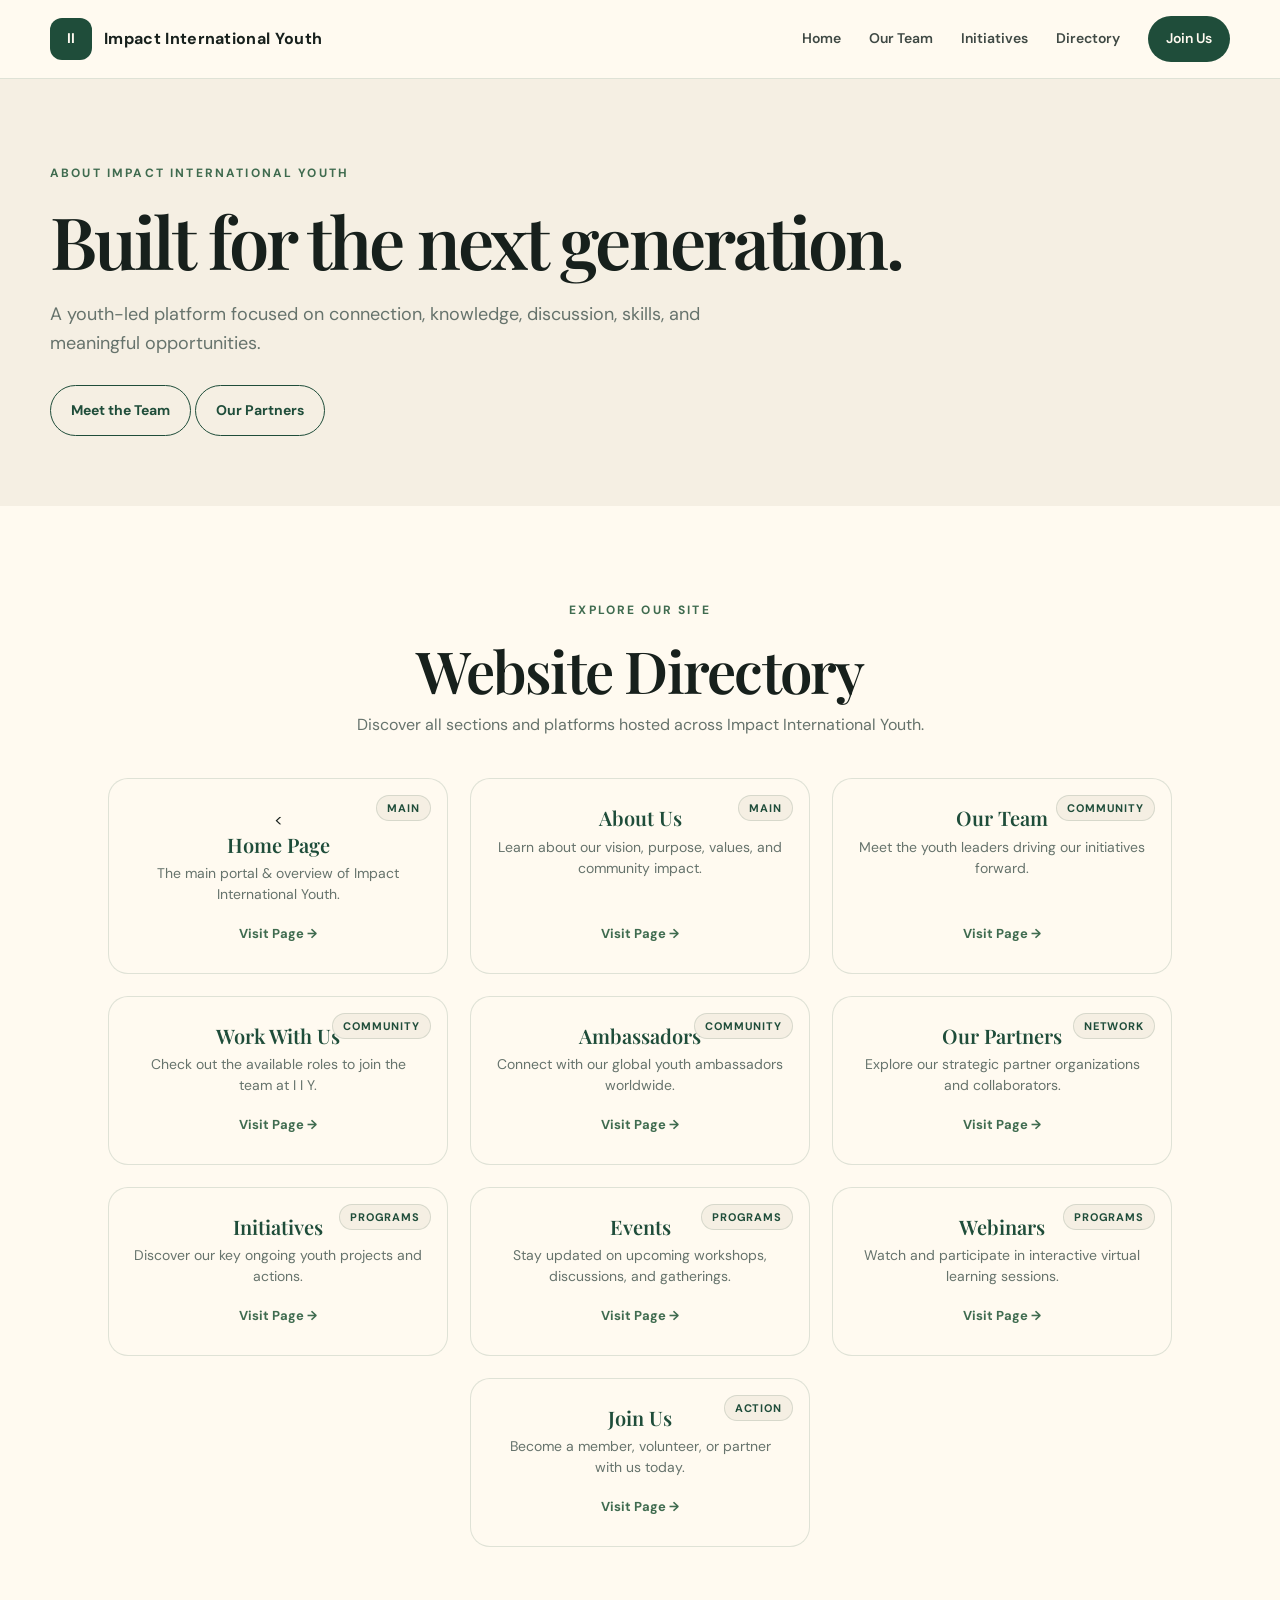
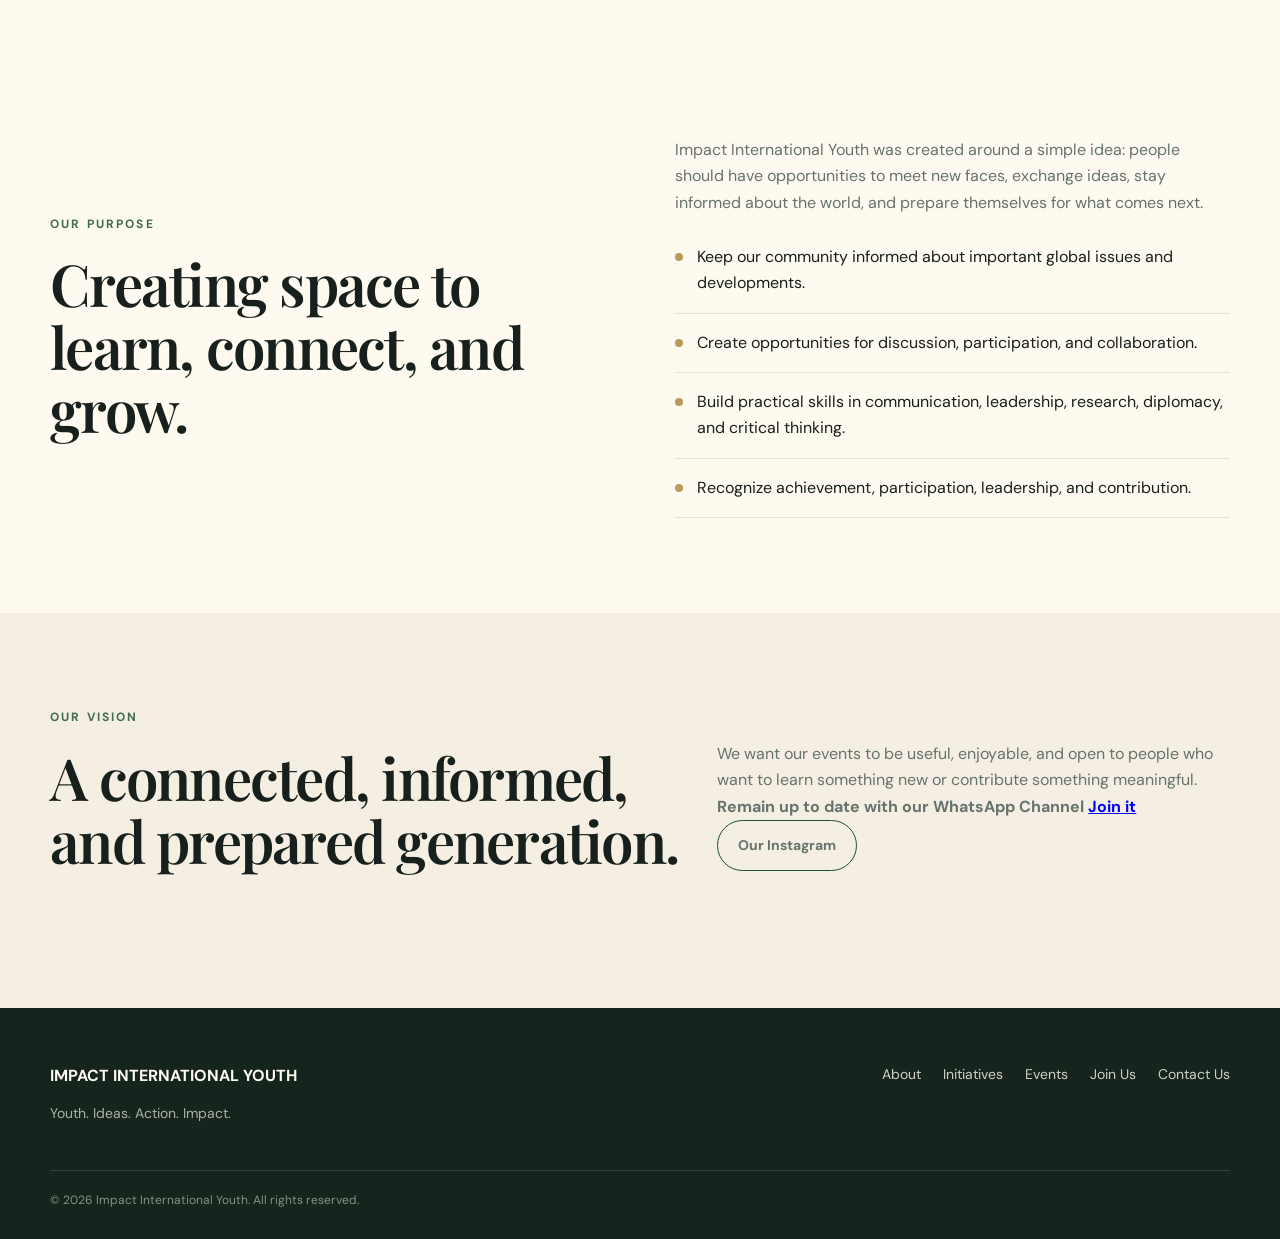
==== commit 2f403e50: "Update about.html" ====
--- a/about.html
+++ b/about.html
@@ -22,8 +22,9 @@
       <a href="index.html">Home</a>
       <a href="team.html">Our Team</a>
       <a href="initiatives.html">Initiatives</a>
+      <a href="about.html#directory">Directory</a>      
       <a class="nav-cta" href="join.html">Join Us</a></nav>
-      <a href="about.html#directory">Directory</a>
+
   </div>
 </header>
 <section class="page-hero">
